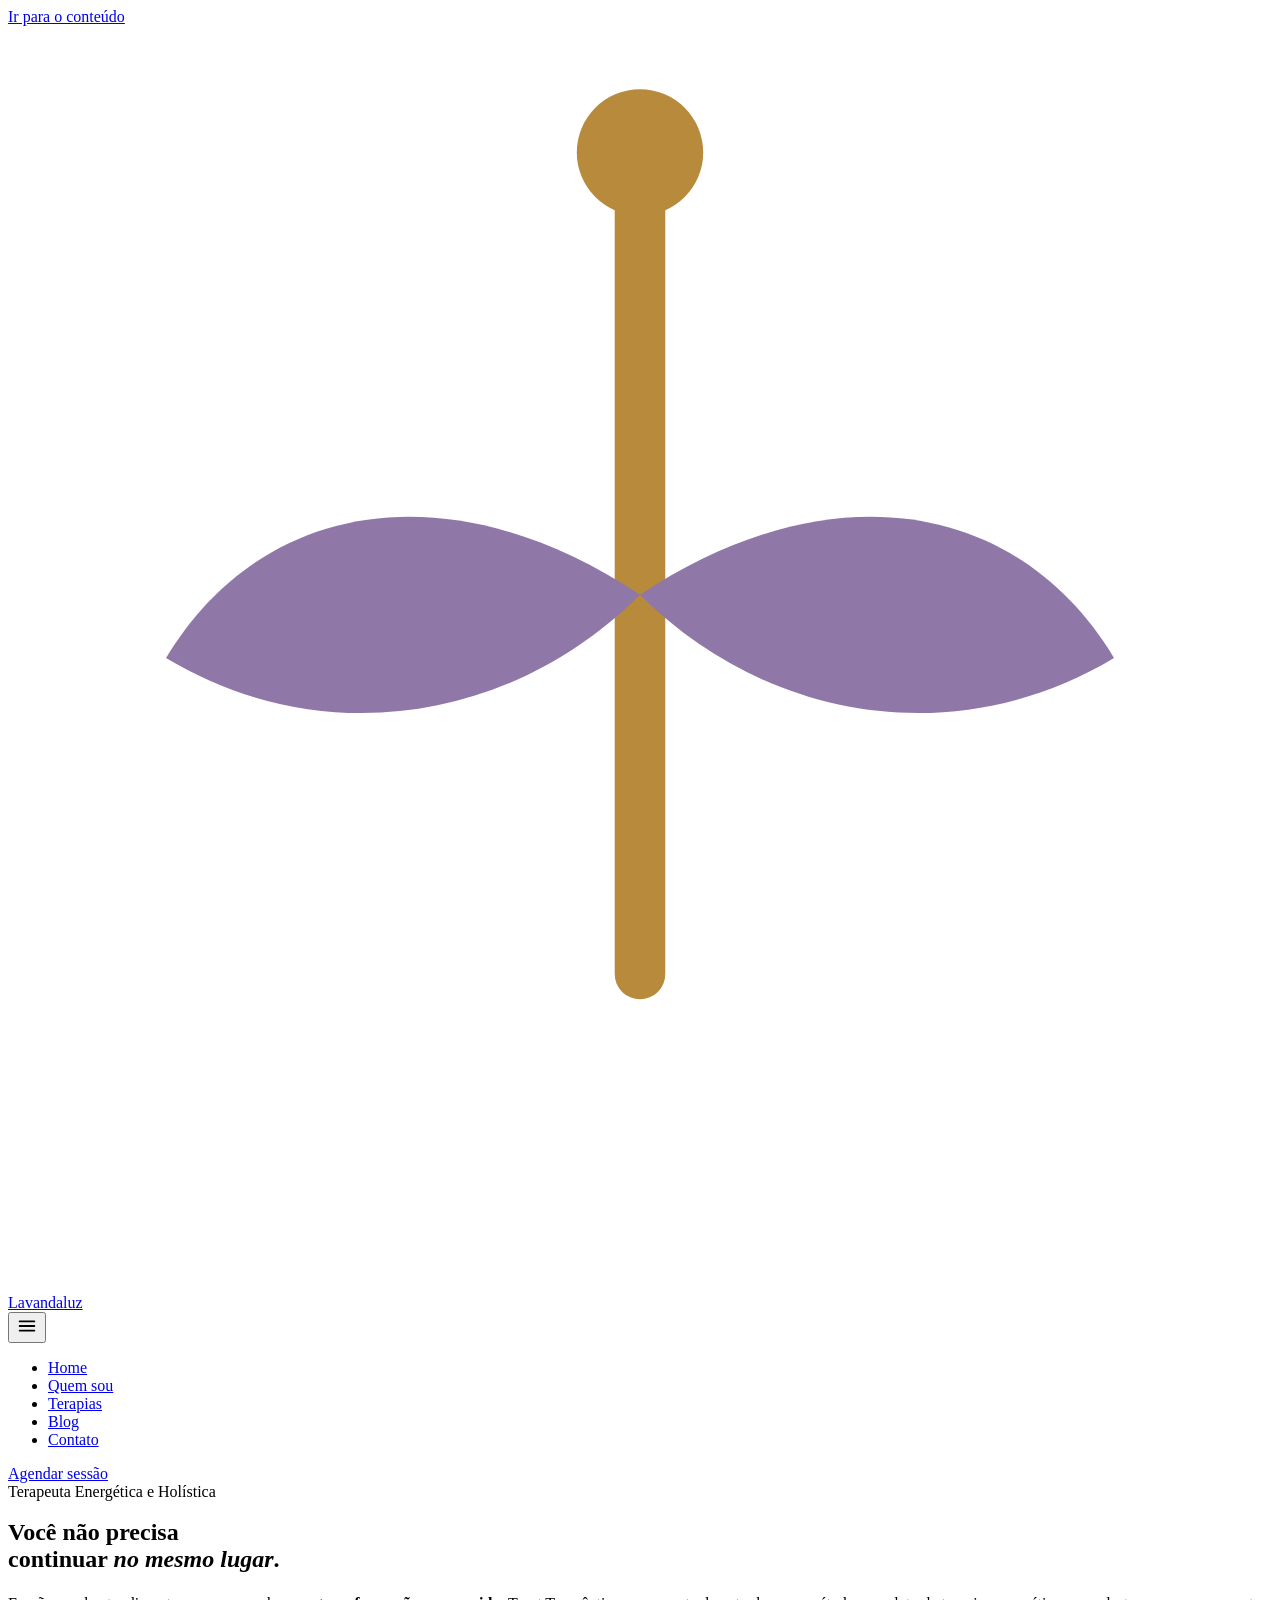
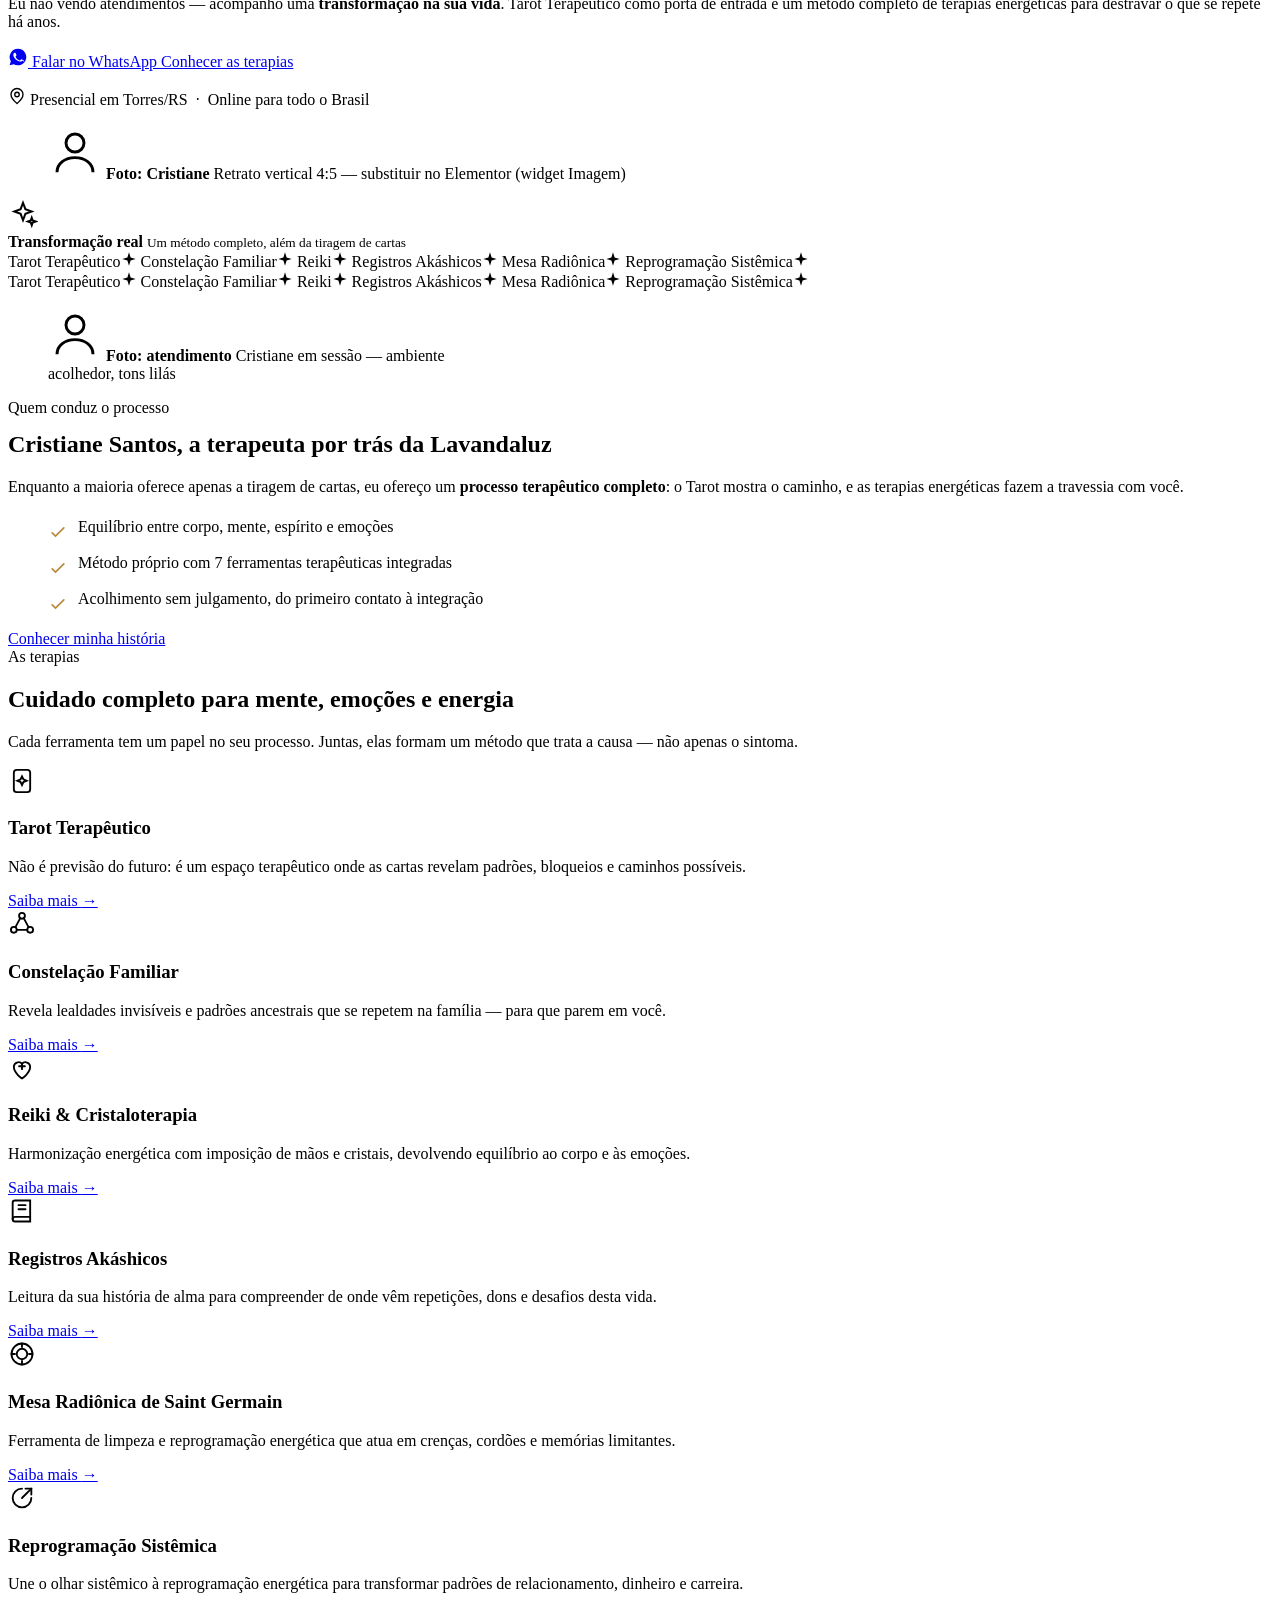
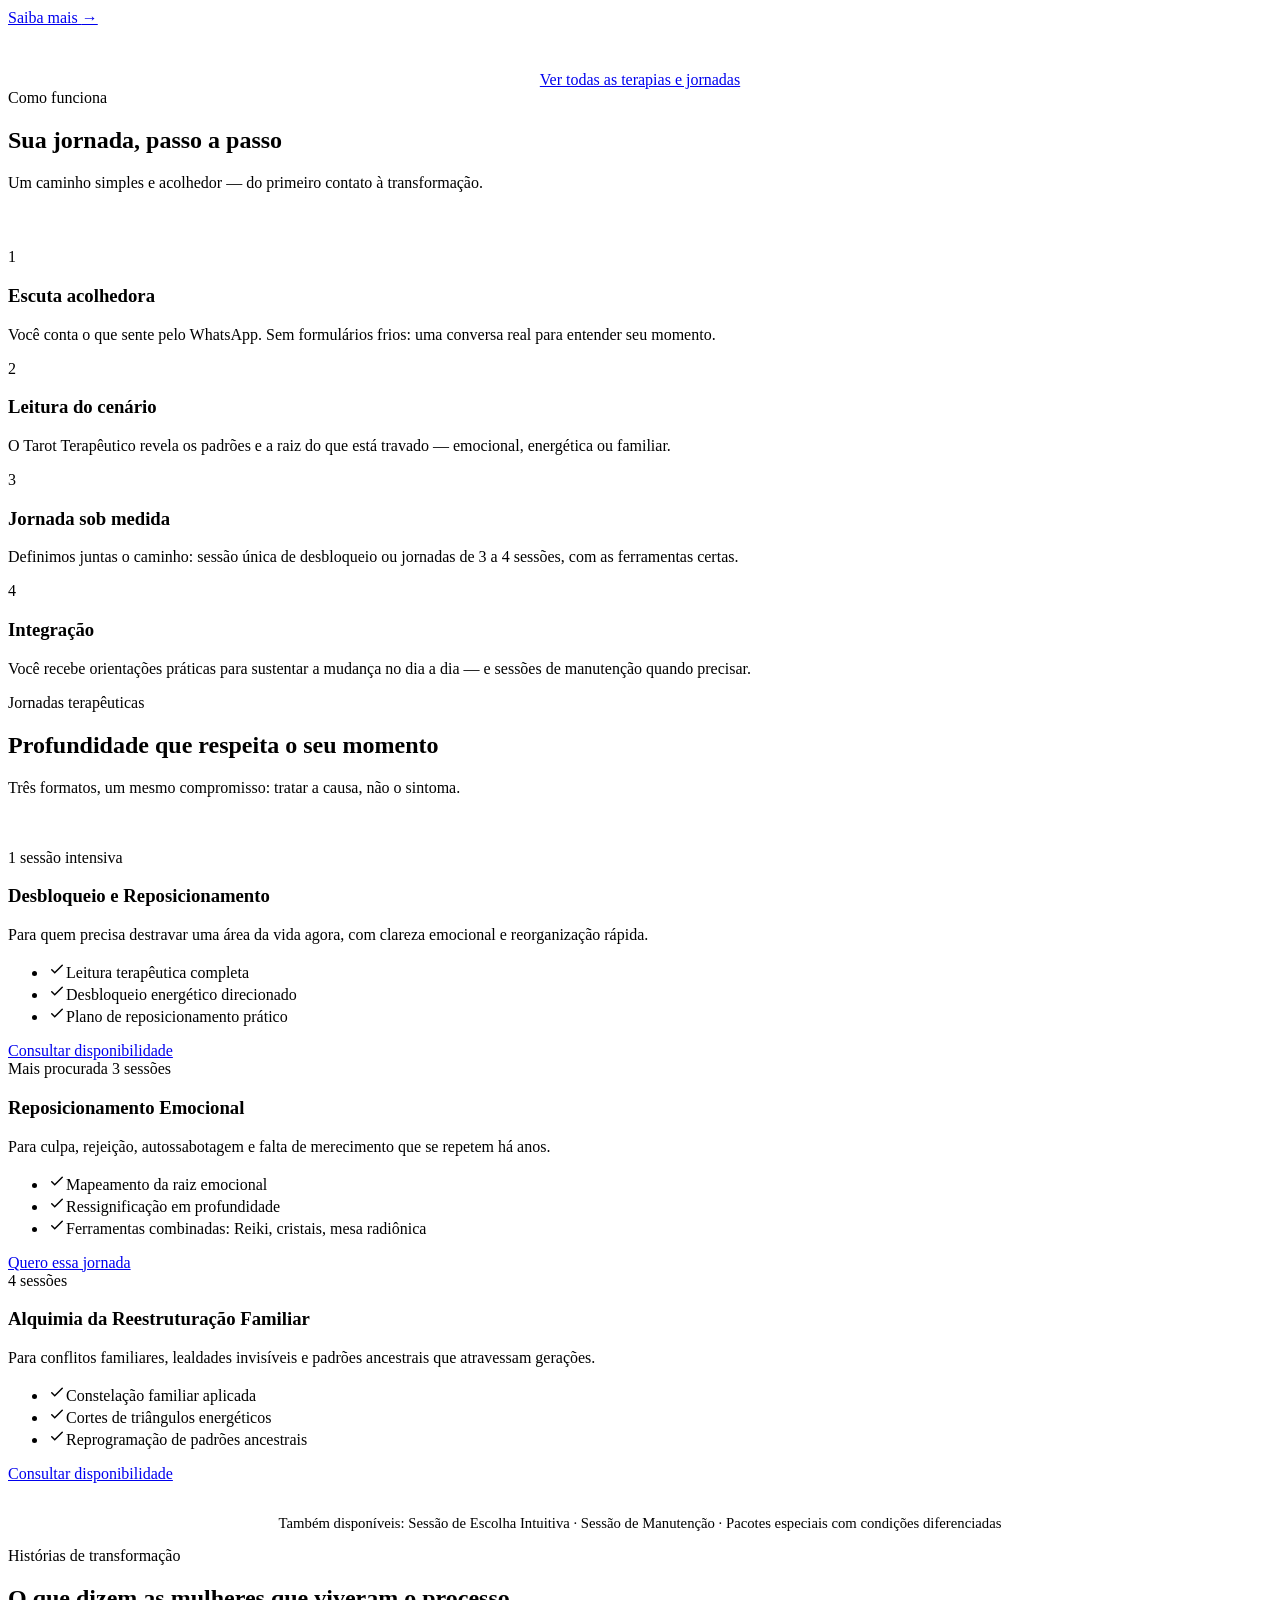
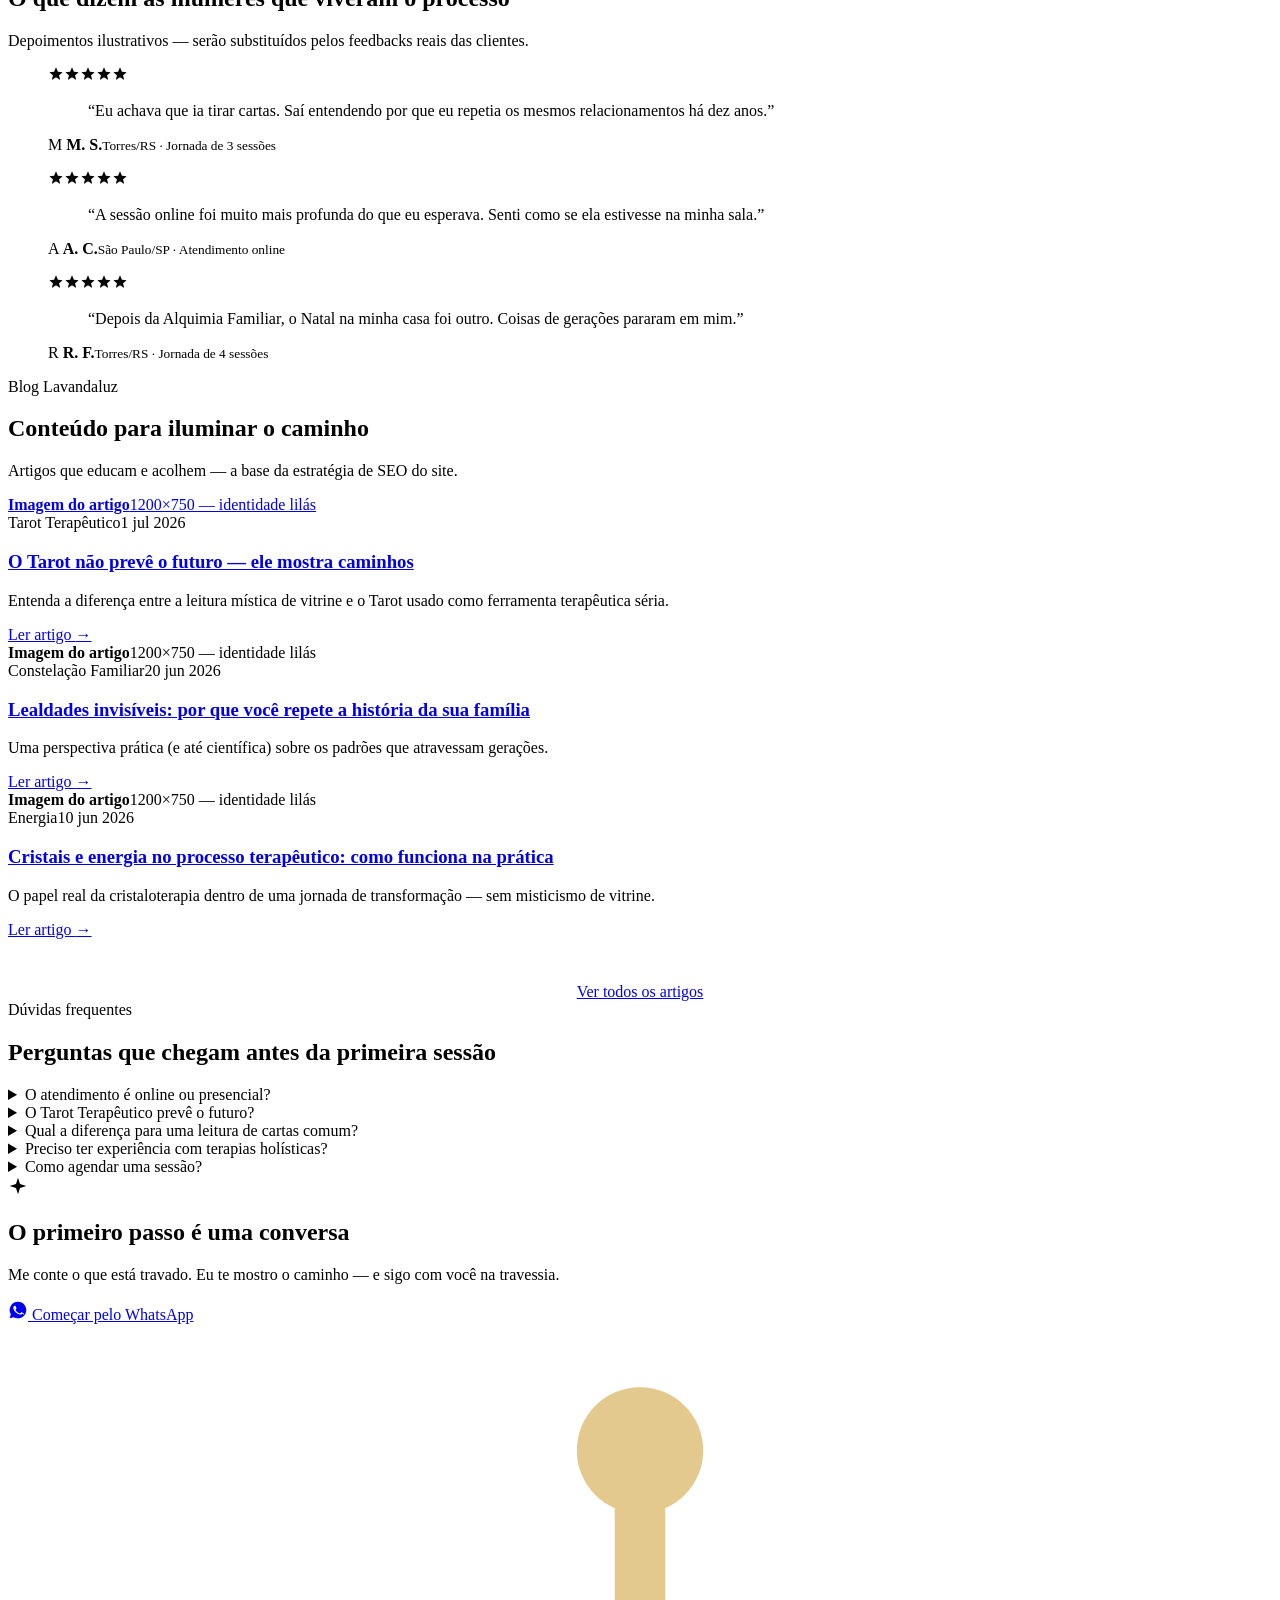
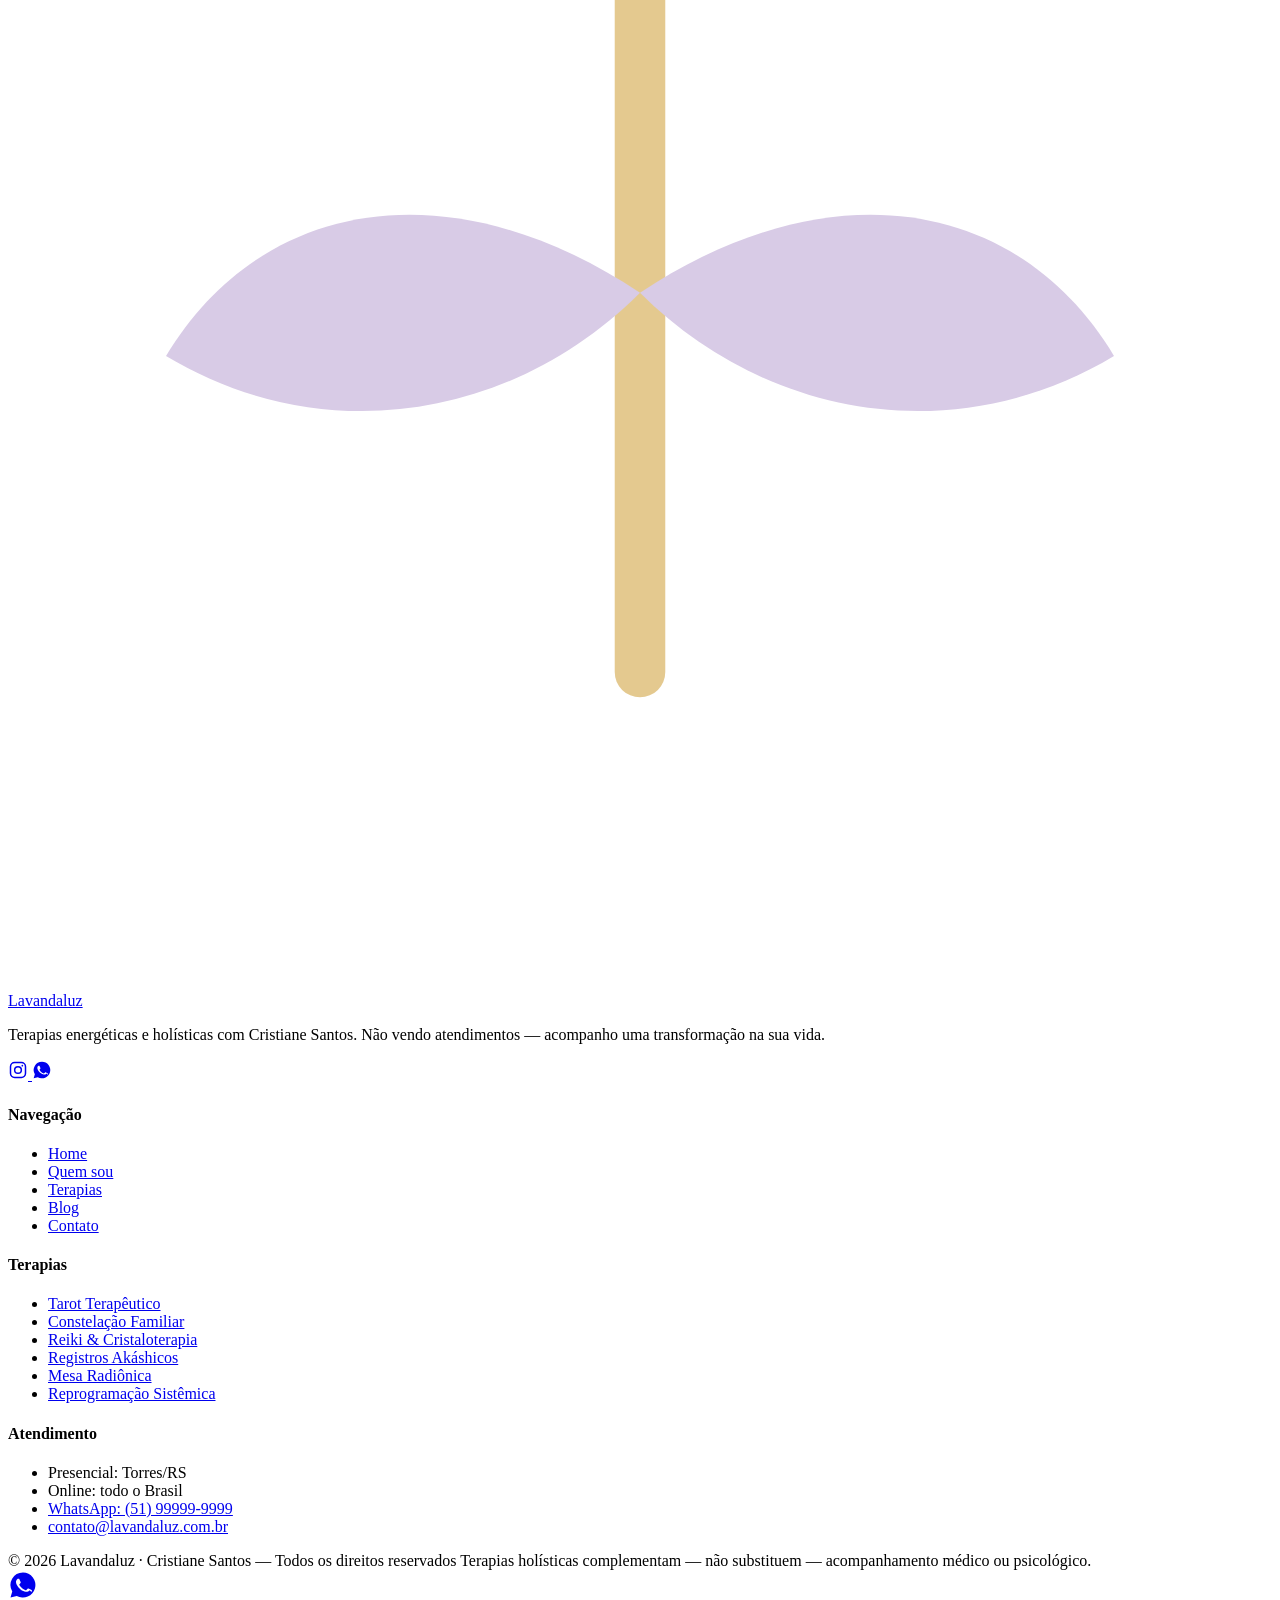
==== index.html @ 18b96fbf "Add files via upload" ====
<!DOCTYPE html>
<html lang="pt-BR">
<head>
  <meta charset="UTF-8">
  <meta name="viewport" content="width=device-width, initial-scale=1">
  <meta name="theme-color" content="#3A2A46">

  <!-- ══════════════ SEO ══════════════
       No Elementor: preencher via plugin de SEO (Rank Math ou Yoast). -->
  <title>Lavandaluz · Cristiane Santos — Terapeuta Energética e Holística em Torres/RS e Online</title>
  <meta name="description" content="Terapias energéticas e holísticas com Cristiane Santos: Tarot Terapêutico, Constelação Familiar, Reiki, Registros Akáshicos e Reprogramação Sistêmica. Atendimento presencial em Torres/RS e online para todo o Brasil.">
  <!-- SUBSTITUIR pelo domínio definitivo quando registrado -->
  <link rel="canonical" href="https://lavandaluz.com.br/">

  <!-- Open Graph / redes sociais -->
  <meta property="og:type" content="website">
  <meta property="og:locale" content="pt_BR">
  <meta property="og:site_name" content="Lavandaluz">
  <meta property="og:title" content="Lavandaluz — Terapias Energéticas e Holísticas | Cristiane Santos">
  <meta property="og:description" content="Não vendo atendimentos: vendo uma transformação na sua vida. Tarot Terapêutico, Constelação Familiar, Reiki e mais. Online e presencial em Torres/RS.">
  <meta property="og:url" content="https://lavandaluz.com.br/">
  <meta property="og:image" content="https://lavandaluz.com.br/img/og-lavandaluz.jpg"><!-- SUBSTITUIR: imagem 1200x630 -->

  <!-- Fontes (Elementor: Site Settings > Global Fonts) -->
  <link rel="preconnect" href="https://fonts.googleapis.com">
  <link rel="preconnect" href="https://fonts.gstatic.com" crossorigin>
  <link href="https://fonts.googleapis.com/css2?family=Cormorant+Garamond:ital,wght@0,500;0,600;1,500&family=Jost:wght@300;400;500&display=swap" rel="stylesheet">

  <link rel="stylesheet" href="css/style.css">

  <!-- ══════════════ DADOS ESTRUTURADOS (SEO + GEO + AIO) ══════════════
       Schema.org em JSON-LD: ajuda o Google e as IAs (ChatGPT, Perplexity, Gemini)
       a entenderem quem é a Cristiane, onde atende e o que oferece.
       No WordPress: inserir via Rank Math (schema customizado) ou snippet no header. -->
  <script type="application/ld+json">
  {
    "@context": "https://schema.org",
    "@graph": [
      {
        "@type": "Person",
        "@id": "https://lavandaluz.com.br/#cristiane",
        "name": "Cristiane Santos",
        "alternateName": "Lavandaluz",
        "jobTitle": "Terapeuta Energética e Holística",
        "description": "Terapeuta energética e holística que combina Tarot Terapêutico com um método completo de terapias: Reiki, Cristaloterapia, Registros Akáshicos, Mesa Radiônica de Saint Germain, Constelação Familiar e Reprogramação Sistêmica.",
        "url": "https://lavandaluz.com.br/quem-sou.html",
        "sameAs": ["https://www.instagram.com/_lavandaluz/"],
        "knowsAbout": ["Tarot Terapêutico", "Constelação Familiar", "Reiki", "Cristaloterapia", "Registros Akáshicos", "Mesa Radiônica de Saint Germain", "Reprogramação Sistêmica", "Runas Celtas"],
        "address": { "@type": "PostalAddress", "addressLocality": "Torres", "addressRegion": "RS", "addressCountry": "BR" }
      },
      {
        "@type": "LocalBusiness",
        "@id": "https://lavandaluz.com.br/#negocio",
        "name": "Lavandaluz — Terapias Energéticas e Holísticas",
        "founder": { "@id": "https://lavandaluz.com.br/#cristiane" },
        "url": "https://lavandaluz.com.br/",
        "image": "https://lavandaluz.com.br/img/og-lavandaluz.jpg",
        "priceRange": "$$",
        "address": { "@type": "PostalAddress", "addressLocality": "Torres", "addressRegion": "RS", "addressCountry": "BR" },
        "areaServed": [
          { "@type": "City", "name": "Torres" },
          { "@type": "Country", "name": "Brasil" }
        ],
        "makesOffer": [
          { "@type": "Offer", "itemOffered": { "@type": "Service", "name": "Desbloqueio e Reposicionamento", "description": "Sessão intensiva única para destravar áreas da vida com clareza emocional e reorganização rápida." } },
          { "@type": "Offer", "itemOffered": { "@type": "Service", "name": "Reposicionamento Emocional", "description": "Jornada de 3 sessões para trabalhar culpa, rejeição, autossabotagem e falta de merecimento." } },
          { "@type": "Offer", "itemOffered": { "@type": "Service", "name": "Alquimia da Reestruturação Familiar", "description": "Jornada de 4 sessões para conflitos familiares, lealdades invisíveis e padrões ancestrais repetitivos." } }
        ]
      },
      {
        "@type": "WebSite",
        "@id": "https://lavandaluz.com.br/#site",
        "url": "https://lavandaluz.com.br/",
        "name": "Lavandaluz",
        "inLanguage": "pt-BR",
        "publisher": { "@id": "https://lavandaluz.com.br/#cristiane" }
      },
      {
        "@type": "FAQPage",
        "mainEntity": [
          {
            "@type": "Question",
            "name": "O atendimento da Lavandaluz é online ou presencial?",
            "acceptedAnswer": { "@type": "Answer", "text": "Os dois. Cristiane Santos atende presencialmente em Torres, Rio Grande do Sul, e online para todo o Brasil, com a mesma profundidade terapêutica nos dois formatos." }
          },
          {
            "@type": "Question",
            "name": "O Tarot Terapêutico prevê o futuro?",
            "acceptedAnswer": { "@type": "Answer", "text": "Não. O Tarot Terapêutico não é previsão: ele mostra caminhos. É usado como ferramenta de autoconhecimento para identificar padrões emocionais, bloqueios e possibilidades — um ponto de partida para o processo terapêutico." }
          },
          {
            "@type": "Question",
            "name": "Qual a diferença entre a Lavandaluz e uma leitura de cartas comum?",
            "acceptedAnswer": { "@type": "Answer", "text": "A tiragem de cartas é só a porta de entrada. O diferencial da Lavandaluz é o processo terapêutico completo que vem depois: Reiki, Cristaloterapia, Registros Akáshicos, Mesa Radiônica, Constelação Familiar e Reprogramação Sistêmica, organizados em jornadas de 1, 3 ou 4 sessões conforme a necessidade." }
          },
          {
            "@type": "Question",
            "name": "Preciso ter experiência com terapias holísticas para começar?",
            "acceptedAnswer": { "@type": "Answer", "text": "Não. A primeira sessão começa com uma escuta acolhedora para entender seu momento. Cristiane explica cada etapa e escolhe as ferramentas adequadas ao seu caso — sem jargões e sem pré-requisitos." }
          },
          {
            "@type": "Question",
            "name": "Como agendar uma sessão com a Cristiane?",
            "acceptedAnswer": { "@type": "Answer", "text": "Pelo WhatsApp. É o canal direto para tirar dúvidas, verificar horários disponíveis e escolher a jornada mais adequada: sessão única de desbloqueio, jornada de 3 sessões ou jornada de 4 sessões." }
          }
        ]
      }
    ]
  }
  </script>
</head>
<body>
<a class="skip-link" href="#conteudo">Ir para o conteúdo</a>

<!-- ══════════════ ELEMENTOR: Header (Theme Builder > Header)
     Widgets: Site Logo + Nav Menu + Botão ══════════════ -->
<header class="site-header">
  <div class="container nav-wrap">
    <a class="brand" href="index.html" aria-label="Lavandaluz — página inicial">
      <svg class="brand__mark" viewBox="0 0 40 40" fill="none" aria-hidden="true">
        <path d="M20 4v26" stroke="#B88A3B" stroke-width="1.6" stroke-linecap="round"/>
        <circle cx="20" cy="4" r="2" fill="#B88A3B"/>
        <path d="M20 18C14 14 8 15 5 20c5 3 11 2 15-2z" fill="#8F78A8"/>
        <path d="M20 18c6-4 12-3 15 2-5 3-11 2-15-2z" fill="#8F78A8"/>
      </svg>
      <span class="brand__name">Lavandaluz</span>
    </a>

    <nav aria-label="Navegação principal">
      <button class="nav-toggle" aria-expanded="false" aria-controls="menu-principal" aria-label="Abrir menu">
        <svg width="22" height="22" viewBox="0 0 24 24" fill="none" stroke="currentColor" stroke-width="2" stroke-linecap="round" aria-hidden="true"><path d="M4 7h16M4 12h16M4 17h16"/></svg>
      </button>
      <ul class="nav-menu" id="menu-principal">
        <li><a href="index.html" aria-current="page">Home</a></li>
        <li><a href="quem-sou.html">Quem sou</a></li>
        <li><a href="terapias.html">Terapias</a></li>
        <li><a href="blog.html">Blog</a></li>
        <li><a href="contato.html">Contato</a></li>
      </ul>
    </nav>

    <div class="nav-cta">
      <!-- SUBSTITUIR: número real do WhatsApp da Cristiane -->
      <a class="btn btn--primary" href="https://wa.me/5551999999999?text=Ol%C3%A1%2C%20Cristiane!%20Quero%20agendar%20uma%20sess%C3%A3o." target="_blank" rel="noopener">Agendar sessão</a>
    </div>
  </div>
</header>

<main id="conteudo">

  <!-- ══════════════ ELEMENTOR: Hero
       Container 2 colunas · Heading + Text + 2 Botões | Imagem com border-radius
       Fundo: gradiente radial suave (Background Overlay) ══════════════ -->
  <section class="hero" aria-labelledby="titulo-hero">
    <div class="container grid-2">
      <div>
        <span class="eyebrow">Terapeuta Energética e Holística</span>
        <h1 id="titulo-hero" class="hero__title" style="margin-top:18px;">
          Você não precisa<br>continuar <em>no mesmo lugar</em>.
        </h1>
        <p class="lead" style="margin-top:22px;">
          Eu não vendo atendimentos — acompanho uma <strong>transformação na sua vida</strong>.
          Tarot Terapêutico como porta de entrada e um método completo de terapias
          energéticas para destravar o que se repete há anos.
        </p>
        <div class="hero__actions">
          <!-- SUBSTITUIR: número real do WhatsApp -->
          <a class="btn btn--whatsapp" href="https://wa.me/5551999999999?text=Ol%C3%A1%2C%20Cristiane!%20Quero%20agendar%20uma%20sess%C3%A3o." target="_blank" rel="noopener">
            <svg width="20" height="20" viewBox="0 0 24 24" fill="currentColor" aria-hidden="true"><path d="M12 2a10 10 0 0 0-8.6 15.1L2 22l5-1.3A10 10 0 1 0 12 2zm5.3 14.2c-.2.6-1.3 1.2-1.8 1.2-.5.1-1 .2-3.3-.7-2.8-1.1-4.6-4-4.7-4.2-.1-.2-1.1-1.5-1.1-2.9s.7-2 1-2.3c.2-.3.5-.3.7-.3h.5c.2 0 .4 0 .6.5l.9 2.1c.1.2.1.4 0 .6l-.4.6-.5.5c-.2.2-.3.4-.1.7.2.3.9 1.5 2 2.4 1.4 1.2 2.5 1.6 2.9 1.7.3.2.5.1.7-.1l1-1.1c.2-.3.4-.2.7-.1l2.1 1c.3.2.5.3.6.4 0 .2 0 .8-.3 1.4z"/></svg>
            Falar no WhatsApp
          </a>
          <a class="btn btn--gold" href="terapias.html">Conhecer as terapias</a>
        </div>
        <p class="hero__note">
          <svg width="18" height="18" viewBox="0 0 24 24" fill="none" stroke="currentColor" stroke-width="1.8" stroke-linecap="round" aria-hidden="true"><circle cx="12" cy="10" r="3"/><path d="M12 2a8 8 0 0 1 8 8c0 5.4-8 12-8 12S4 15.4 4 10a8 8 0 0 1 8-8z"/></svg>
          Presencial em Torres/RS &nbsp;·&nbsp; Online para todo o Brasil
        </p>
      </div>

      <div style="position:relative;">
        <figure class="photo-arch">
          <!-- PLACEHOLDER — SUBSTITUIR por foto profissional da Cristiane (retrato vertical 4:5) -->
          <div class="ph" role="img" aria-label="Espaço reservado: foto da terapeuta Cristiane Santos">
            <svg width="54" height="54" viewBox="0 0 24 24" fill="none" stroke="currentColor" stroke-width="1.3" aria-hidden="true"><circle cx="12" cy="8" r="4"/><path d="M4 21c0-4 3.6-6.5 8-6.5s8 2.5 8 6.5"/></svg>
            <strong>Foto: Cristiane</strong>
            <span>Retrato vertical 4:5 — substituir no Elementor (widget Imagem)</span>
          </div>
        </figure>
        <!-- ELEMENTOR: Container com posição absoluta (ou Icon Box com margem negativa) -->
        <div class="float-badge">
          <svg width="30" height="30" viewBox="0 0 24 24" fill="none" stroke="currentColor" stroke-width="1.6" stroke-linecap="round" aria-hidden="true"><path d="M12 3l1.9 5.1L19 10l-5.1 1.9L12 17l-1.9-5.1L5 10l5.1-1.9z"/><path d="M19 15l.8 2.2L22 18l-2.2.8L19 21l-.8-2.2L16 18l2.2-.8z"/></svg>
          <div>
            <b>Transformação real</b>
            <small>Um método completo, além da tiragem de cartas</small>
          </div>
        </div>
      </div>
    </div>
  </section>

  <!-- ══════════════ ELEMENTOR: Faixa de terapias (referência Therapix)
       Seção fundo Lavanda Nobre + Headings. A animação é decorativa:
       no Elementor pode ser estática ou usar addon de marquee. ══════════════ -->
  <div class="marquee" aria-hidden="true">
    <div class="marquee__track">
      <div class="marquee__inner">
        <span>Tarot Terapêutico</span><svg width="16" height="16" viewBox="0 0 24 24" fill="currentColor"><path d="M12 2l2.4 7.6L22 12l-7.6 2.4L12 22l-2.4-7.6L2 12l7.6-2.4z"/></svg>
        <span>Constelação Familiar</span><svg width="16" height="16" viewBox="0 0 24 24" fill="currentColor"><path d="M12 2l2.4 7.6L22 12l-7.6 2.4L12 22l-2.4-7.6L2 12l7.6-2.4z"/></svg>
        <span>Reiki</span><svg width="16" height="16" viewBox="0 0 24 24" fill="currentColor"><path d="M12 2l2.4 7.6L22 12l-7.6 2.4L12 22l-2.4-7.6L2 12l7.6-2.4z"/></svg>
        <span>Registros Akáshicos</span><svg width="16" height="16" viewBox="0 0 24 24" fill="currentColor"><path d="M12 2l2.4 7.6L22 12l-7.6 2.4L12 22l-2.4-7.6L2 12l7.6-2.4z"/></svg>
        <span>Mesa Radiônica</span><svg width="16" height="16" viewBox="0 0 24 24" fill="currentColor"><path d="M12 2l2.4 7.6L22 12l-7.6 2.4L12 22l-2.4-7.6L2 12l7.6-2.4z"/></svg>
        <span>Reprogramação Sistêmica</span><svg width="16" height="16" viewBox="0 0 24 24" fill="currentColor"><path d="M12 2l2.4 7.6L22 12l-7.6 2.4L12 22l-2.4-7.6L2 12l7.6-2.4z"/></svg>
      </div>
      <div class="marquee__inner">
        <span>Tarot Terapêutico</span><svg width="16" height="16" viewBox="0 0 24 24" fill="currentColor"><path d="M12 2l2.4 7.6L22 12l-7.6 2.4L12 22l-2.4-7.6L2 12l7.6-2.4z"/></svg>
        <span>Constelação Familiar</span><svg width="16" height="16" viewBox="0 0 24 24" fill="currentColor"><path d="M12 2l2.4 7.6L22 12l-7.6 2.4L12 22l-2.4-7.6L2 12l7.6-2.4z"/></svg>
        <span>Reiki</span><svg width="16" height="16" viewBox="0 0 24 24" fill="currentColor"><path d="M12 2l2.4 7.6L22 12l-7.6 2.4L12 22l-2.4-7.6L2 12l7.6-2.4z"/></svg>
        <span>Registros Akáshicos</span><svg width="16" height="16" viewBox="0 0 24 24" fill="currentColor"><path d="M12 2l2.4 7.6L22 12l-7.6 2.4L12 22l-2.4-7.6L2 12l7.6-2.4z"/></svg>
        <span>Mesa Radiônica</span><svg width="16" height="16" viewBox="0 0 24 24" fill="currentColor"><path d="M12 2l2.4 7.6L22 12l-7.6 2.4L12 22l-2.4-7.6L2 12l7.6-2.4z"/></svg>
        <span>Reprogramação Sistêmica</span><svg width="16" height="16" viewBox="0 0 24 24" fill="currentColor"><path d="M12 2l2.4 7.6L22 12l-7.6 2.4L12 22l-2.4-7.6L2 12l7.6-2.4z"/></svg>
      </div>
    </div>
  </div>

  <!-- ══════════════ ELEMENTOR: Sobre (preview)
       Container 2 colunas · Imagem oval | Heading + Text + Icon List + Botão ══════════════ -->
  <section class="section" aria-labelledby="titulo-sobre">
    <div class="container grid-2">
      <figure class="photo-arch photo-arch--oval reveal" style="max-width:440px;">
        <!-- PLACEHOLDER — SUBSTITUIR por foto da Cristiane em atendimento -->
        <div class="ph" role="img" aria-label="Espaço reservado: foto de Cristiane em atendimento">
          <svg width="54" height="54" viewBox="0 0 24 24" fill="none" stroke="currentColor" stroke-width="1.3" aria-hidden="true"><circle cx="12" cy="8" r="4"/><path d="M4 21c0-4 3.6-6.5 8-6.5s8 2.5 8 6.5"/></svg>
          <strong>Foto: atendimento</strong>
          <span>Cristiane em sessão — ambiente acolhedor, tons lilás</span>
        </div>
      </figure>
      <div class="reveal">
        <span class="eyebrow">Quem conduz o processo</span>
        <h2 id="titulo-sobre" style="margin-top:14px;">Cristiane Santos, a terapeuta por trás da Lavandaluz</h2>
        <p class="lead" style="margin-top:16px;">
          Enquanto a maioria oferece apenas a tiragem de cartas, eu ofereço um
          <strong>processo terapêutico completo</strong>: o Tarot mostra o caminho,
          e as terapias energéticas fazem a travessia com você.
        </p>
        <ul class="for-list" style="list-style:none; margin-top:22px; display:flex; flex-direction:column; gap:12px;">
          <li style="display:flex; gap:10px;"><svg width="20" height="20" viewBox="0 0 24 24" fill="none" stroke="#B88A3B" stroke-width="2" stroke-linecap="round" style="flex:none; margin-top:4px;" aria-hidden="true"><path d="M5 13l4 4L19 7"/></svg>Equilíbrio entre corpo, mente, espírito e emoções</li>
          <li style="display:flex; gap:10px;"><svg width="20" height="20" viewBox="0 0 24 24" fill="none" stroke="#B88A3B" stroke-width="2" stroke-linecap="round" style="flex:none; margin-top:4px;" aria-hidden="true"><path d="M5 13l4 4L19 7"/></svg>Método próprio com 7 ferramentas terapêuticas integradas</li>
          <li style="display:flex; gap:10px;"><svg width="20" height="20" viewBox="0 0 24 24" fill="none" stroke="#B88A3B" stroke-width="2" stroke-linecap="round" style="flex:none; margin-top:4px;" aria-hidden="true"><path d="M5 13l4 4L19 7"/></svg>Acolhimento sem julgamento, do primeiro contato à integração</li>
        </ul>
        <div class="hero__actions">
          <a class="btn btn--primary" href="quem-sou.html">Conhecer minha história</a>
        </div>
      </div>
    </div>
  </section>

  <!-- ══════════════ ELEMENTOR: Terapias (grid)
       Container · Heading centralizado + 6 Icon Box (ou Cards) ══════════════ -->
  <section class="section section--lilac" aria-labelledby="titulo-terapias">
    <div class="container">
      <div class="section-head section-head--center">
        <span class="eyebrow eyebrow--center">As terapias</span>
        <h2 id="titulo-terapias">Cuidado completo para mente, emoções e energia</h2>
        <p class="lead" style="margin-inline:auto;">
          Cada ferramenta tem um papel no seu processo. Juntas, elas formam um método
          que trata a causa — não apenas o sintoma.
        </p>
      </div>

      <div class="grid-3">
        <article class="t-card reveal">
          <div class="t-card__icon" aria-hidden="true">
            <svg width="28" height="28" viewBox="0 0 24 24" fill="none" stroke="currentColor" stroke-width="1.6" stroke-linecap="round"><rect x="5" y="2.5" width="14" height="19" rx="2.5"/><path d="M12 8l1.2 2.5L16 11.7l-2.8 1.2L12 15.5l-1.2-2.6L8 11.7l2.8-1.2z"/></svg>
          </div>
          <h3>Tarot Terapêutico</h3>
          <p>Não é previsão do futuro: é um espaço terapêutico onde as cartas revelam padrões, bloqueios e caminhos possíveis.</p>
          <a class="t-card__link" href="terapias.html#tarot-terapeutico">Saiba mais <span aria-hidden="true">→</span></a>
        </article>

        <article class="t-card reveal">
          <div class="t-card__icon" aria-hidden="true">
            <svg width="28" height="28" viewBox="0 0 24 24" fill="none" stroke="currentColor" stroke-width="1.6" stroke-linecap="round"><circle cx="12" cy="5" r="2.5"/><circle cx="5" cy="17" r="2.5"/><circle cx="19" cy="17" r="2.5"/><path d="M10.5 7l-4 7.5M13.5 7l4 7.5M7.5 17h9"/></svg>
          </div>
          <h3>Constelação Familiar</h3>
          <p>Revela lealdades invisíveis e padrões ancestrais que se repetem na família — para que parem em você.</p>
          <a class="t-card__link" href="terapias.html#constelacao-familiar">Saiba mais <span aria-hidden="true">→</span></a>
        </article>

        <article class="t-card reveal">
          <div class="t-card__icon" aria-hidden="true">
            <svg width="28" height="28" viewBox="0 0 24 24" fill="none" stroke="currentColor" stroke-width="1.6" stroke-linecap="round"><path d="M12 21s-7-4.6-7-10a4 4 0 0 1 7-2.6A4 4 0 0 1 19 11c0 5.4-7 10-7 10z"/><path d="M12 8v5M9.5 10.5h5"/></svg>
          </div>
          <h3>Reiki &amp; Cristaloterapia</h3>
          <p>Harmonização energética com imposição de mãos e cristais, devolvendo equilíbrio ao corpo e às emoções.</p>
          <a class="t-card__link" href="terapias.html#reiki-cristaloterapia">Saiba mais <span aria-hidden="true">→</span></a>
        </article>

        <article class="t-card reveal">
          <div class="t-card__icon" aria-hidden="true">
            <svg width="28" height="28" viewBox="0 0 24 24" fill="none" stroke="currentColor" stroke-width="1.6" stroke-linecap="round"><path d="M4 19V5a2 2 0 0 1 2-2h13v18H6a2 2 0 0 1-2-2z"/><path d="M19 17H6a2 2 0 0 0-2 2"/><path d="M9 7h6M9 10.5h6"/></svg>
          </div>
          <h3>Registros Akáshicos</h3>
          <p>Leitura da sua história de alma para compreender de onde vêm repetições, dons e desafios desta vida.</p>
          <a class="t-card__link" href="terapias.html#registros-akashicos">Saiba mais <span aria-hidden="true">→</span></a>
        </article>

        <article class="t-card reveal">
          <div class="t-card__icon" aria-hidden="true">
            <svg width="28" height="28" viewBox="0 0 24 24" fill="none" stroke="currentColor" stroke-width="1.6" stroke-linecap="round"><circle cx="12" cy="12" r="9"/><circle cx="12" cy="12" r="4.5"/><path d="M12 3v3M12 18v3M3 12h3M18 12h3"/></svg>
          </div>
          <h3>Mesa Radiônica de Saint Germain</h3>
          <p>Ferramenta de limpeza e reprogramação energética que atua em crenças, cordões e memórias limitantes.</p>
          <a class="t-card__link" href="terapias.html#mesa-radionica">Saiba mais <span aria-hidden="true">→</span></a>
        </article>

        <article class="t-card reveal">
          <div class="t-card__icon" aria-hidden="true">
            <svg width="28" height="28" viewBox="0 0 24 24" fill="none" stroke="currentColor" stroke-width="1.6" stroke-linecap="round"><path d="M20 12a8 8 0 1 1-8-8"/><path d="M20 4l-8 8"/><path d="M15 4h5v5"/></svg>
          </div>
          <h3>Reprogramação Sistêmica</h3>
          <p>Une o olhar sistêmico à reprogramação energética para transformar padrões de relacionamento, dinheiro e carreira.</p>
          <a class="t-card__link" href="terapias.html#reprogramacao-sistemica">Saiba mais <span aria-hidden="true">→</span></a>
        </article>
      </div>

      <div style="text-align:center; margin-top:44px;">
        <a class="btn btn--gold" href="terapias.html">Ver todas as terapias e jornadas</a>
      </div>
    </div>
  </section>

  <!-- ══════════════ ELEMENTOR: Como funciona
       Heading + 4 Icon Box numerados ══════════════ -->
  <section class="section" aria-labelledby="titulo-metodo">
    <div class="container">
      <div class="section-head section-head--center">
        <span class="eyebrow eyebrow--center">Como funciona</span>
        <h2 id="titulo-metodo">Sua jornada, passo a passo</h2>
        <p class="lead" style="margin-inline:auto;">Um caminho simples e acolhedor — do primeiro contato à transformação.</p>
      </div>
      <div class="grid-4" style="margin-top:56px;">
        <div class="step reveal">
          <span class="step__num" aria-hidden="true">1</span>
          <h3>Escuta acolhedora</h3>
          <p>Você conta o que sente pelo WhatsApp. Sem formulários frios: uma conversa real para entender seu momento.</p>
        </div>
        <div class="step reveal">
          <span class="step__num" aria-hidden="true">2</span>
          <h3>Leitura do cenário</h3>
          <p>O Tarot Terapêutico revela os padrões e a raiz do que está travado — emocional, energética ou familiar.</p>
        </div>
        <div class="step reveal">
          <span class="step__num" aria-hidden="true">3</span>
          <h3>Jornada sob medida</h3>
          <p>Definimos juntas o caminho: sessão única de desbloqueio ou jornadas de 3 a 4 sessões, com as ferramentas certas.</p>
        </div>
        <div class="step reveal">
          <span class="step__num" aria-hidden="true">4</span>
          <h3>Integração</h3>
          <p>Você recebe orientações práticas para sustentar a mudança no dia a dia — e sessões de manutenção quando precisar.</p>
        </div>
      </div>
    </div>
  </section>

  <!-- ══════════════ ELEMENTOR: Jornadas (pacotes sem preço)
       3 Containers-card + Icon List + Botão. Preços entram depois. ══════════════ -->
  <section class="section section--gradient" aria-labelledby="titulo-jornadas">
    <div class="container">
      <div class="section-head section-head--center">
        <span class="eyebrow eyebrow--center">Jornadas terapêuticas</span>
        <h2 id="titulo-jornadas">Profundidade que respeita o seu momento</h2>
        <p class="lead" style="margin-inline:auto;">Três formatos, um mesmo compromisso: tratar a causa, não o sintoma.</p>
      </div>

      <div class="grid-3" style="margin-top:52px; align-items:stretch;">
        <article class="pkg reveal">
          <span class="pkg__sessions">1 sessão intensiva</span>
          <h3>Desbloqueio e Reposicionamento</h3>
          <p style="color:var(--color-text-muted);">Para quem precisa destravar uma área da vida agora, com clareza emocional e reorganização rápida.</p>
          <ul role="list">
            <li><svg width="18" height="18" viewBox="0 0 24 24" fill="none" stroke="currentColor" stroke-width="2" stroke-linecap="round" aria-hidden="true"><path d="M5 13l4 4L19 7"/></svg>Leitura terapêutica completa</li>
            <li><svg width="18" height="18" viewBox="0 0 24 24" fill="none" stroke="currentColor" stroke-width="2" stroke-linecap="round" aria-hidden="true"><path d="M5 13l4 4L19 7"/></svg>Desbloqueio energético direcionado</li>
            <li><svg width="18" height="18" viewBox="0 0 24 24" fill="none" stroke="currentColor" stroke-width="2" stroke-linecap="round" aria-hidden="true"><path d="M5 13l4 4L19 7"/></svg>Plano de reposicionamento prático</li>
          </ul>
          <a class="btn btn--gold" href="https://wa.me/5551999999999?text=Ol%C3%A1!%20Quero%20saber%20mais%20sobre%20a%20sess%C3%A3o%20de%20Desbloqueio%20e%20Reposicionamento." target="_blank" rel="noopener">Consultar disponibilidade</a>
        </article>

        <article class="pkg pkg--featured reveal">
          <span class="pkg__tag">Mais procurada</span>
          <span class="pkg__sessions">3 sessões</span>
          <h3>Reposicionamento Emocional</h3>
          <p>Para culpa, rejeição, autossabotagem e falta de merecimento que se repetem há anos.</p>
          <ul role="list">
            <li><svg width="18" height="18" viewBox="0 0 24 24" fill="none" stroke="currentColor" stroke-width="2" stroke-linecap="round" aria-hidden="true"><path d="M5 13l4 4L19 7"/></svg>Mapeamento da raiz emocional</li>
            <li><svg width="18" height="18" viewBox="0 0 24 24" fill="none" stroke="currentColor" stroke-width="2" stroke-linecap="round" aria-hidden="true"><path d="M5 13l4 4L19 7"/></svg>Ressignificação em profundidade</li>
            <li><svg width="18" height="18" viewBox="0 0 24 24" fill="none" stroke="currentColor" stroke-width="2" stroke-linecap="round" aria-hidden="true"><path d="M5 13l4 4L19 7"/></svg>Ferramentas combinadas: Reiki, cristais, mesa radiônica</li>
          </ul>
          <a class="btn btn--whatsapp" href="https://wa.me/5551999999999?text=Ol%C3%A1!%20Quero%20saber%20mais%20sobre%20a%20jornada%20Reposicionamento%20Emocional." target="_blank" rel="noopener">Quero essa jornada</a>
        </article>

        <article class="pkg reveal">
          <span class="pkg__sessions">4 sessões</span>
          <h3>Alquimia da Reestruturação Familiar</h3>
          <p style="color:var(--color-text-muted);">Para conflitos familiares, lealdades invisíveis e padrões ancestrais que atravessam gerações.</p>
          <ul role="list">
            <li><svg width="18" height="18" viewBox="0 0 24 24" fill="none" stroke="currentColor" stroke-width="2" stroke-linecap="round" aria-hidden="true"><path d="M5 13l4 4L19 7"/></svg>Constelação familiar aplicada</li>
            <li><svg width="18" height="18" viewBox="0 0 24 24" fill="none" stroke="currentColor" stroke-width="2" stroke-linecap="round" aria-hidden="true"><path d="M5 13l4 4L19 7"/></svg>Cortes de triângulos energéticos</li>
            <li><svg width="18" height="18" viewBox="0 0 24 24" fill="none" stroke="currentColor" stroke-width="2" stroke-linecap="round" aria-hidden="true"><path d="M5 13l4 4L19 7"/></svg>Reprogramação de padrões ancestrais</li>
          </ul>
          <a class="btn btn--gold" href="https://wa.me/5551999999999?text=Ol%C3%A1!%20Quero%20saber%20mais%20sobre%20a%20Alquimia%20da%20Reestrutura%C3%A7%C3%A3o%20Familiar." target="_blank" rel="noopener">Consultar disponibilidade</a>
        </article>
      </div>

      <p style="text-align:center; margin-top:32px; color:var(--color-text-muted); font-size:0.92rem;">
        Também disponíveis: Sessão de Escolha Intuitiva · Sessão de Manutenção · Pacotes especiais com condições diferenciadas
      </p>
    </div>
  </section>

  <!-- ══════════════ ELEMENTOR: Depoimentos (seção dark)
       Widget Depoimento ou Carrossel de Depoimentos
       ⚠ CONTEÚDO DE EXEMPLO — substituir por feedbacks reais do grupo de WhatsApp ══════════════ -->
  <section class="section section--dark" aria-labelledby="titulo-depoimentos">
    <div class="container">
      <div class="section-head section-head--center">
        <span class="eyebrow eyebrow--center">Histórias de transformação</span>
        <h2 id="titulo-depoimentos">O que dizem as mulheres que viveram o processo</h2>
        <p class="lead" style="margin-inline:auto;">Depoimentos ilustrativos — serão substituídos pelos feedbacks reais das clientes.</p>
      </div>

      <div class="grid-3">
        <figure class="quote-card reveal">
          <div class="quote-card__stars" aria-label="Avaliação: 5 de 5 estrelas">
            <svg width="16" height="16" viewBox="0 0 24 24" fill="currentColor" aria-hidden="true"><path d="M12 2l2.9 6.6 7.1.6-5.4 4.7 1.6 7L12 17l-6.2 3.9 1.6-7L2 9.2l7.1-.6z"/></svg><svg width="16" height="16" viewBox="0 0 24 24" fill="currentColor" aria-hidden="true"><path d="M12 2l2.9 6.6 7.1.6-5.4 4.7 1.6 7L12 17l-6.2 3.9 1.6-7L2 9.2l7.1-.6z"/></svg><svg width="16" height="16" viewBox="0 0 24 24" fill="currentColor" aria-hidden="true"><path d="M12 2l2.9 6.6 7.1.6-5.4 4.7 1.6 7L12 17l-6.2 3.9 1.6-7L2 9.2l7.1-.6z"/></svg><svg width="16" height="16" viewBox="0 0 24 24" fill="currentColor" aria-hidden="true"><path d="M12 2l2.9 6.6 7.1.6-5.4 4.7 1.6 7L12 17l-6.2 3.9 1.6-7L2 9.2l7.1-.6z"/></svg><svg width="16" height="16" viewBox="0 0 24 24" fill="currentColor" aria-hidden="true"><path d="M12 2l2.9 6.6 7.1.6-5.4 4.7 1.6 7L12 17l-6.2 3.9 1.6-7L2 9.2l7.1-.6z"/></svg>
          </div>
          <blockquote>“Eu achava que ia tirar cartas. Saí entendendo por que eu repetia os mesmos relacionamentos há dez anos.”</blockquote>
          <figcaption>
            <span class="quote-card__avatar" aria-hidden="true">M</span>
            <span><b>M. S.</b><small>Torres/RS · Jornada de 3 sessões</small></span>
          </figcaption>
        </figure>

        <figure class="quote-card reveal">
          <div class="quote-card__stars" aria-label="Avaliação: 5 de 5 estrelas">
            <svg width="16" height="16" viewBox="0 0 24 24" fill="currentColor" aria-hidden="true"><path d="M12 2l2.9 6.6 7.1.6-5.4 4.7 1.6 7L12 17l-6.2 3.9 1.6-7L2 9.2l7.1-.6z"/></svg><svg width="16" height="16" viewBox="0 0 24 24" fill="currentColor" aria-hidden="true"><path d="M12 2l2.9 6.6 7.1.6-5.4 4.7 1.6 7L12 17l-6.2 3.9 1.6-7L2 9.2l7.1-.6z"/></svg><svg width="16" height="16" viewBox="0 0 24 24" fill="currentColor" aria-hidden="true"><path d="M12 2l2.9 6.6 7.1.6-5.4 4.7 1.6 7L12 17l-6.2 3.9 1.6-7L2 9.2l7.1-.6z"/></svg><svg width="16" height="16" viewBox="0 0 24 24" fill="currentColor" aria-hidden="true"><path d="M12 2l2.9 6.6 7.1.6-5.4 4.7 1.6 7L12 17l-6.2 3.9 1.6-7L2 9.2l7.1-.6z"/></svg><svg width="16" height="16" viewBox="0 0 24 24" fill="currentColor" aria-hidden="true"><path d="M12 2l2.9 6.6 7.1.6-5.4 4.7 1.6 7L12 17l-6.2 3.9 1.6-7L2 9.2l7.1-.6z"/></svg>
          </div>
          <blockquote>“A sessão online foi muito mais profunda do que eu esperava. Senti como se ela estivesse na minha sala.”</blockquote>
          <figcaption>
            <span class="quote-card__avatar" aria-hidden="true">A</span>
            <span><b>A. C.</b><small>São Paulo/SP · Atendimento online</small></span>
          </figcaption>
        </figure>

        <figure class="quote-card reveal">
          <div class="quote-card__stars" aria-label="Avaliação: 5 de 5 estrelas">
            <svg width="16" height="16" viewBox="0 0 24 24" fill="currentColor" aria-hidden="true"><path d="M12 2l2.9 6.6 7.1.6-5.4 4.7 1.6 7L12 17l-6.2 3.9 1.6-7L2 9.2l7.1-.6z"/></svg><svg width="16" height="16" viewBox="0 0 24 24" fill="currentColor" aria-hidden="true"><path d="M12 2l2.9 6.6 7.1.6-5.4 4.7 1.6 7L12 17l-6.2 3.9 1.6-7L2 9.2l7.1-.6z"/></svg><svg width="16" height="16" viewBox="0 0 24 24" fill="currentColor" aria-hidden="true"><path d="M12 2l2.9 6.6 7.1.6-5.4 4.7 1.6 7L12 17l-6.2 3.9 1.6-7L2 9.2l7.1-.6z"/></svg><svg width="16" height="16" viewBox="0 0 24 24" fill="currentColor" aria-hidden="true"><path d="M12 2l2.9 6.6 7.1.6-5.4 4.7 1.6 7L12 17l-6.2 3.9 1.6-7L2 9.2l7.1-.6z"/></svg><svg width="16" height="16" viewBox="0 0 24 24" fill="currentColor" aria-hidden="true"><path d="M12 2l2.9 6.6 7.1.6-5.4 4.7 1.6 7L12 17l-6.2 3.9 1.6-7L2 9.2l7.1-.6z"/></svg>
          </div>
          <blockquote>“Depois da Alquimia Familiar, o Natal na minha casa foi outro. Coisas de gerações pararam em mim.”</blockquote>
          <figcaption>
            <span class="quote-card__avatar" aria-hidden="true">R</span>
            <span><b>R. F.</b><small>Torres/RS · Jornada de 4 sessões</small></span>
          </figcaption>
        </figure>
      </div>
    </div>
  </section>

  <!-- ══════════════ ELEMENTOR: Blog preview
       Elementor Pro: widget Posts (3 colunas, categoria em destaque) ══════════════ -->
  <section class="section" aria-labelledby="titulo-blog">
    <div class="container">
      <div class="section-head section-head--center">
        <span class="eyebrow eyebrow--center">Blog Lavandaluz</span>
        <h2 id="titulo-blog">Conteúdo para iluminar o caminho</h2>
        <p class="lead" style="margin-inline:auto;">Artigos que educam e acolhem — a base da estratégia de SEO do site.</p>
      </div>

      <div class="grid-3">
        <article class="post-card reveal">
          <a class="post-card__img" href="artigo-exemplo.html" aria-hidden="true" tabindex="-1">
            <div class="ph"><strong>Imagem do artigo</strong><span>1200×750 — identidade lilás</span></div>
          </a>
          <div class="post-card__body">
            <div class="post-card__meta"><span class="cat">Tarot Terapêutico</span><time datetime="2026-07-01">1 jul 2026</time></div>
            <h3><a href="artigo-exemplo.html">O Tarot não prevê o futuro — ele mostra caminhos</a></h3>
            <p>Entenda a diferença entre a leitura mística de vitrine e o Tarot usado como ferramenta terapêutica séria.</p>
            <a class="t-card__link" href="artigo-exemplo.html">Ler artigo <span aria-hidden="true">→</span></a>
          </div>
        </article>

        <article class="post-card reveal">
          <span class="post-card__img" aria-hidden="true">
            <div class="ph"><strong>Imagem do artigo</strong><span>1200×750 — identidade lilás</span></div>
          </span>
          <div class="post-card__body">
            <div class="post-card__meta"><span class="cat">Constelação Familiar</span><time datetime="2026-06-20">20 jun 2026</time></div>
            <h3><a href="blog.html">Lealdades invisíveis: por que você repete a história da sua família</a></h3>
            <p>Uma perspectiva prática (e até científica) sobre os padrões que atravessam gerações.</p>
            <a class="t-card__link" href="blog.html">Ler artigo <span aria-hidden="true">→</span></a>
          </div>
        </article>

        <article class="post-card reveal">
          <span class="post-card__img" aria-hidden="true">
            <div class="ph"><strong>Imagem do artigo</strong><span>1200×750 — identidade lilás</span></div>
          </span>
          <div class="post-card__body">
            <div class="post-card__meta"><span class="cat">Energia</span><time datetime="2026-06-10">10 jun 2026</time></div>
            <h3><a href="blog.html">Cristais e energia no processo terapêutico: como funciona na prática</a></h3>
            <p>O papel real da cristaloterapia dentro de uma jornada de transformação — sem misticismo de vitrine.</p>
            <a class="t-card__link" href="blog.html">Ler artigo <span aria-hidden="true">→</span></a>
          </div>
        </article>
      </div>

      <div style="text-align:center; margin-top:44px;">
        <a class="btn btn--gold" href="blog.html">Ver todos os artigos</a>
      </div>
    </div>
  </section>

  <!-- ══════════════ ELEMENTOR: FAQ (widget Acordeão)
       Também alimenta o schema FAQPage — ótimo para AEO/featured snippets ══════════════ -->
  <section class="section section--lilac" aria-labelledby="titulo-faq">
    <div class="container">
      <div class="section-head section-head--center">
        <span class="eyebrow eyebrow--center">Dúvidas frequentes</span>
        <h2 id="titulo-faq">Perguntas que chegam antes da primeira sessão</h2>
      </div>
      <div class="faq">
        <details>
          <summary>O atendimento é online ou presencial?</summary>
          <p>Os dois. Atendo presencialmente em Torres/RS e online para todo o Brasil — com a mesma profundidade terapêutica nos dois formatos.</p>
        </details>
        <details>
          <summary>O Tarot Terapêutico prevê o futuro?</summary>
          <p>Não. O Tarot Terapêutico não é previsão: ele mostra caminhos. É uma ferramenta de autoconhecimento que revela padrões emocionais, bloqueios e possibilidades — o ponto de partida do processo terapêutico.</p>
        </details>
        <details>
          <summary>Qual a diferença para uma leitura de cartas comum?</summary>
          <p>A tiragem é só a porta de entrada. Aqui ela abre um processo completo com Reiki, Cristaloterapia, Registros Akáshicos, Mesa Radiônica, Constelação Familiar e Reprogramação Sistêmica — organizado em jornadas de 1, 3 ou 4 sessões.</p>
        </details>
        <details>
          <summary>Preciso ter experiência com terapias holísticas?</summary>
          <p>Não. A primeira sessão começa com uma escuta acolhedora para entender seu momento. Explico cada etapa e escolho as ferramentas adequadas ao seu caso, sem jargões e sem pré-requisitos.</p>
        </details>
        <details>
          <summary>Como agendar uma sessão?</summary>
          <p>Pelo WhatsApp. É o canal direto para tirar dúvidas, verificar horários e escolher a jornada mais adequada para você. O botão verde aqui do site já abre a conversa.</p>
        </details>
      </div>
    </div>
  </section>

  <!-- ══════════════ ELEMENTOR: CTA final (seção dark gradient)
       Heading + Text + Botão WhatsApp ══════════════ -->
  <section class="section section--dark cta-final" aria-labelledby="titulo-cta">
    <div class="container">
      <div class="ornament" aria-hidden="true">
        <svg width="20" height="20" viewBox="0 0 24 24" fill="currentColor"><path d="M12 2l2.4 7.6L22 12l-7.6 2.4L12 22l-2.4-7.6L2 12l7.6-2.4z"/></svg>
      </div>
      <h2 id="titulo-cta">O primeiro passo é uma conversa</h2>
      <p class="lead">Me conte o que está travado. Eu te mostro o caminho — e sigo com você na travessia.</p>
      <div class="hero__actions">
        <a class="btn btn--whatsapp" href="https://wa.me/5551999999999?text=Ol%C3%A1%2C%20Cristiane!%20Quero%20dar%20o%20primeiro%20passo." target="_blank" rel="noopener">
          <svg width="20" height="20" viewBox="0 0 24 24" fill="currentColor" aria-hidden="true"><path d="M12 2a10 10 0 0 0-8.6 15.1L2 22l5-1.3A10 10 0 1 0 12 2zm5.3 14.2c-.2.6-1.3 1.2-1.8 1.2-.5.1-1 .2-3.3-.7-2.8-1.1-4.6-4-4.7-4.2-.1-.2-1.1-1.5-1.1-2.9s.7-2 1-2.3c.2-.3.5-.3.7-.3h.5c.2 0 .4 0 .6.5l.9 2.1c.1.2.1.4 0 .6l-.4.6-.5.5c-.2.2-.3.4-.1.7.2.3.9 1.5 2 2.4 1.4 1.2 2.5 1.6 2.9 1.7.3.2.5.1.7-.1l1-1.1c.2-.3.4-.2.7-.1l2.1 1c.3.2.5.3.6.4 0 .2 0 .8-.3 1.4z"/></svg>
          Começar pelo WhatsApp
        </a>
      </div>
    </div>
  </section>
</main>

<!-- ══════════════ ELEMENTOR: Footer (Theme Builder > Footer) ══════════════ -->
<footer class="site-footer">
  <div class="container">
    <div class="footer-grid">
      <div>
        <a class="brand" href="index.html" aria-label="Lavandaluz — página inicial">
          <svg class="brand__mark" viewBox="0 0 40 40" fill="none" aria-hidden="true">
            <path d="M20 4v26" stroke="#E4C98F" stroke-width="1.6" stroke-linecap="round"/>
            <circle cx="20" cy="4" r="2" fill="#E4C98F"/>
            <path d="M20 18C14 14 8 15 5 20c5 3 11 2 15-2z" fill="#D8CBE6"/>
            <path d="M20 18c6-4 12-3 15 2-5 3-11 2-15-2z" fill="#D8CBE6"/>
          </svg>
          <span class="brand__name">Lavandaluz</span>
        </a>
        <p class="footer-about">Terapias energéticas e holísticas com Cristiane Santos. Não vendo atendimentos — acompanho uma transformação na sua vida.</p>
        <div class="footer-social">
          <a href="https://www.instagram.com/_lavandaluz/" target="_blank" rel="noopener" aria-label="Instagram da Lavandaluz">
            <svg width="20" height="20" viewBox="0 0 24 24" fill="none" stroke="currentColor" stroke-width="1.8" aria-hidden="true"><rect x="3" y="3" width="18" height="18" rx="5"/><circle cx="12" cy="12" r="4"/><circle cx="17.2" cy="6.8" r="1" fill="currentColor" stroke="none"/></svg>
          </a>
          <a href="https://wa.me/5551999999999" target="_blank" rel="noopener" aria-label="WhatsApp da Lavandaluz">
            <svg width="20" height="20" viewBox="0 0 24 24" fill="currentColor" aria-hidden="true"><path d="M12 2a10 10 0 0 0-8.6 15.1L2 22l5-1.3A10 10 0 1 0 12 2zm5.3 14.2c-.2.6-1.3 1.2-1.8 1.2-.5.1-1 .2-3.3-.7-2.8-1.1-4.6-4-4.7-4.2-.1-.2-1.1-1.5-1.1-2.9s.7-2 1-2.3c.2-.3.5-.3.7-.3h.5c.2 0 .4 0 .6.5l.9 2.1c.1.2.1.4 0 .6l-.4.6-.5.5c-.2.2-.3.4-.1.7.2.3.9 1.5 2 2.4 1.4 1.2 2.5 1.6 2.9 1.7.3.2.5.1.7-.1l1-1.1c.2-.3.4-.2.7-.1l2.1 1c.3.2.5.3.6.4 0 .2 0 .8-.3 1.4z"/></svg>
          </a>
        </div>
      </div>

      <nav aria-label="Links do site">
        <h4>Navegação</h4>
        <ul>
          <li><a href="index.html">Home</a></li>
          <li><a href="quem-sou.html">Quem sou</a></li>
          <li><a href="terapias.html">Terapias</a></li>
          <li><a href="blog.html">Blog</a></li>
          <li><a href="contato.html">Contato</a></li>
        </ul>
      </nav>

      <nav aria-label="Terapias">
        <h4>Terapias</h4>
        <ul>
          <li><a href="terapias.html#tarot-terapeutico">Tarot Terapêutico</a></li>
          <li><a href="terapias.html#constelacao-familiar">Constelação Familiar</a></li>
          <li><a href="terapias.html#reiki-cristaloterapia">Reiki &amp; Cristaloterapia</a></li>
          <li><a href="terapias.html#registros-akashicos">Registros Akáshicos</a></li>
          <li><a href="terapias.html#mesa-radionica">Mesa Radiônica</a></li>
          <li><a href="terapias.html#reprogramacao-sistemica">Reprogramação Sistêmica</a></li>
        </ul>
      </nav>

      <div>
        <h4>Atendimento</h4>
        <ul>
          <li>Presencial: Torres/RS</li>
          <li>Online: todo o Brasil</li>
          <li><a href="https://wa.me/5551999999999" target="_blank" rel="noopener">WhatsApp: (51) 99999-9999</a><!-- SUBSTITUIR --></li>
          <li><a href="mailto:contato@lavandaluz.com.br">contato@lavandaluz.com.br</a><!-- SUBSTITUIR --></li>
        </ul>
      </div>
    </div>

    <div class="footer-bottom">
      <span>© 2026 Lavandaluz · Cristiane Santos — Todos os direitos reservados</span>
      <span>Terapias holísticas complementam — não substituem — acompanhamento médico ou psicológico.</span>
    </div>
  </div>
</footer>

<!-- Botão flutuante WhatsApp (Elementor: pode usar plugin ou HTML widget global) -->
<a class="wa-float" href="https://wa.me/5551999999999?text=Ol%C3%A1%2C%20Cristiane!" target="_blank" rel="noopener" aria-label="Conversar no WhatsApp">
  <svg width="30" height="30" viewBox="0 0 24 24" fill="currentColor" aria-hidden="true"><path d="M12 2a10 10 0 0 0-8.6 15.1L2 22l5-1.3A10 10 0 1 0 12 2zm5.3 14.2c-.2.6-1.3 1.2-1.8 1.2-.5.1-1 .2-3.3-.7-2.8-1.1-4.6-4-4.7-4.2-.1-.2-1.1-1.5-1.1-2.9s.7-2 1-2.3c.2-.3.5-.3.7-.3h.5c.2 0 .4 0 .6.5l.9 2.1c.1.2.1.4 0 .6l-.4.6-.5.5c-.2.2-.3.4-.1.7.2.3.9 1.5 2 2.4 1.4 1.2 2.5 1.6 2.9 1.7.3.2.5.1.7-.1l1-1.1c.2-.3.4-.2.7-.1l2.1 1c.3.2.5.3.6.4 0 .2 0 .8-.3 1.4z"/></svg>
</a>

<script src="js/main.js" defer></script>
</body>
</html>
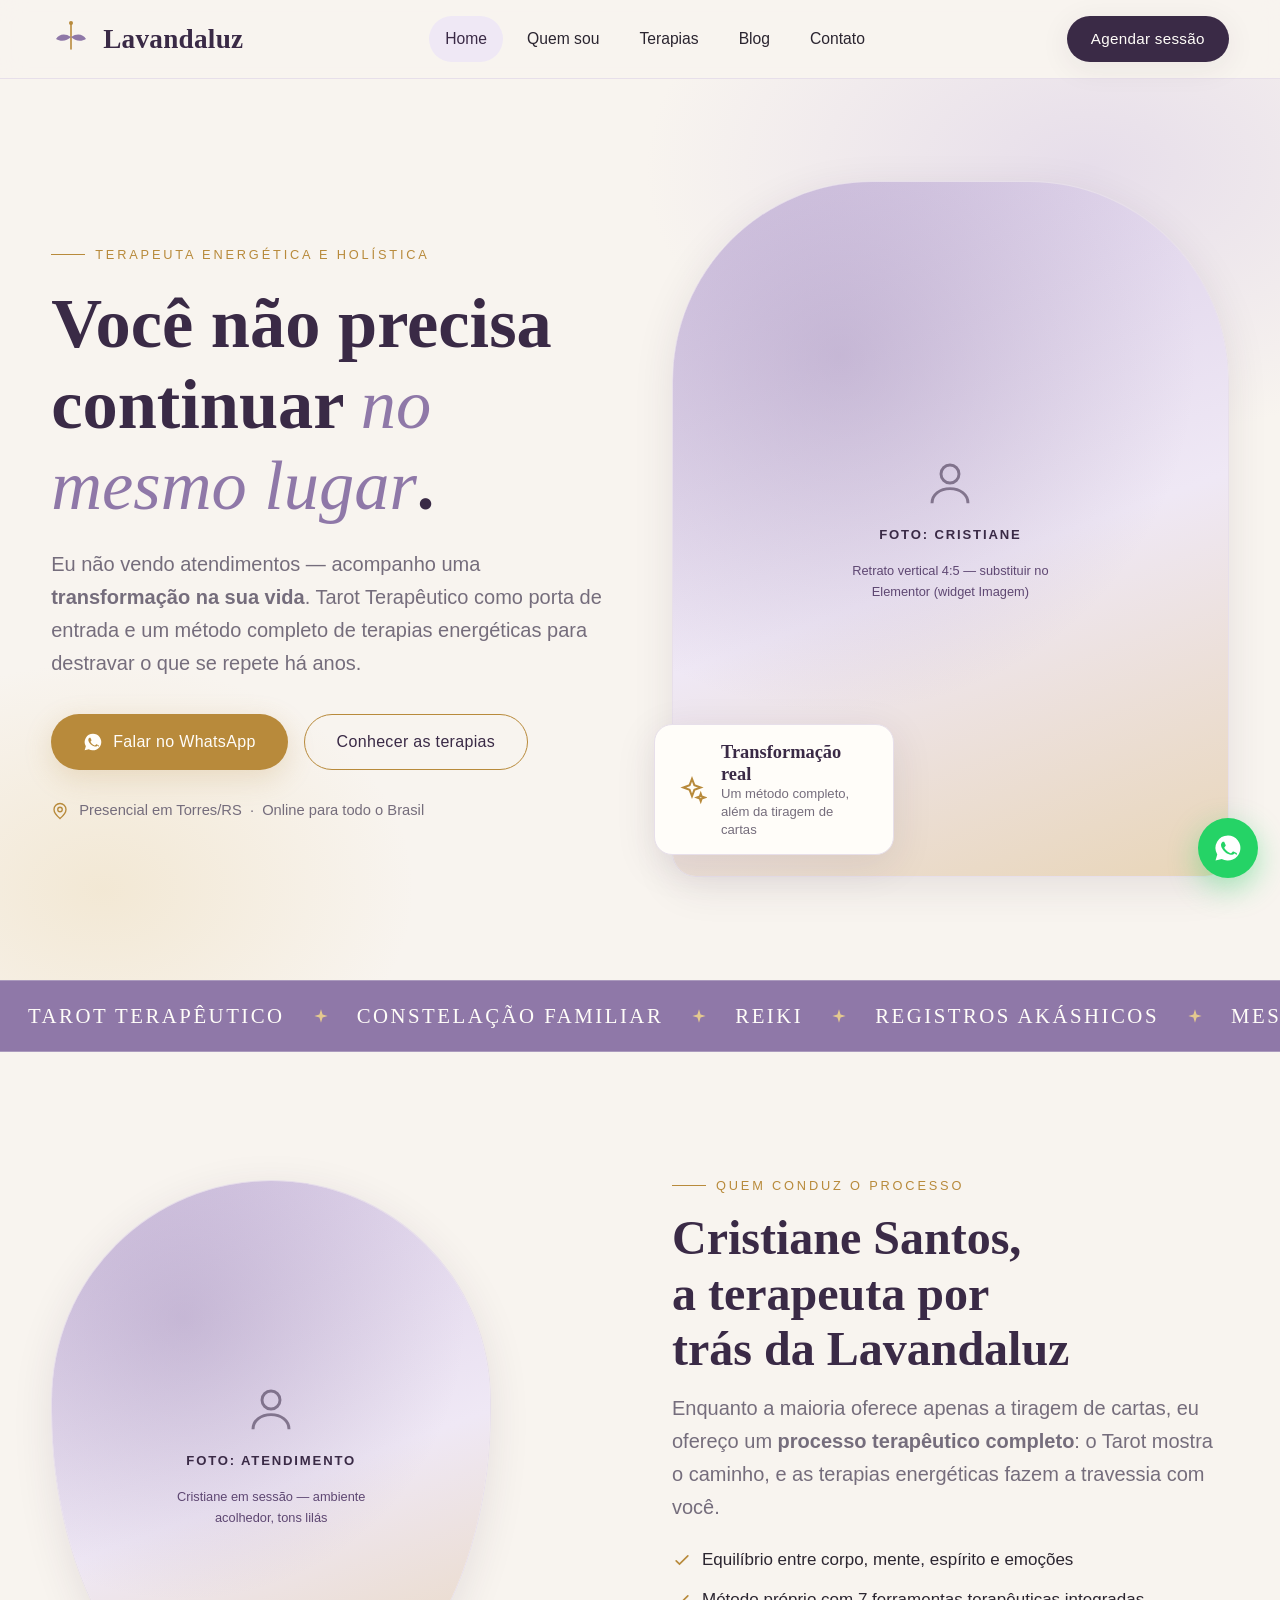
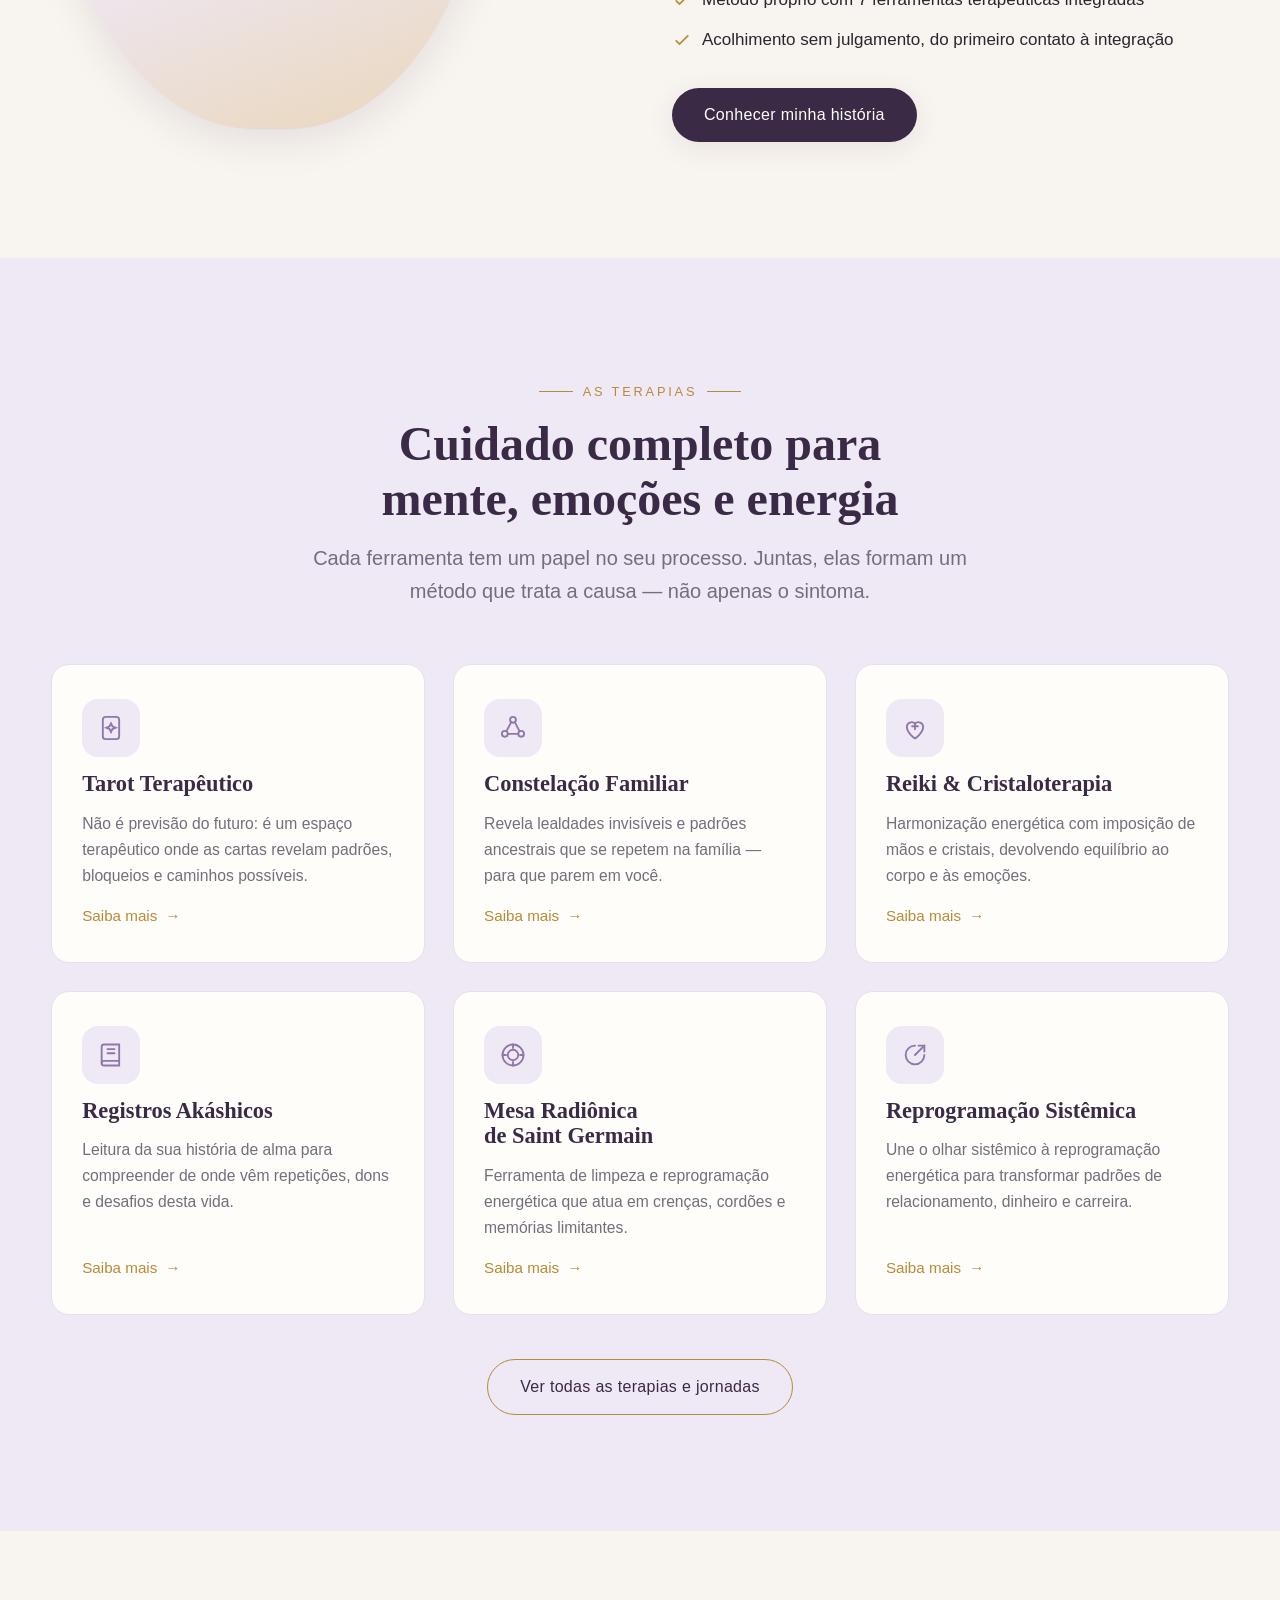
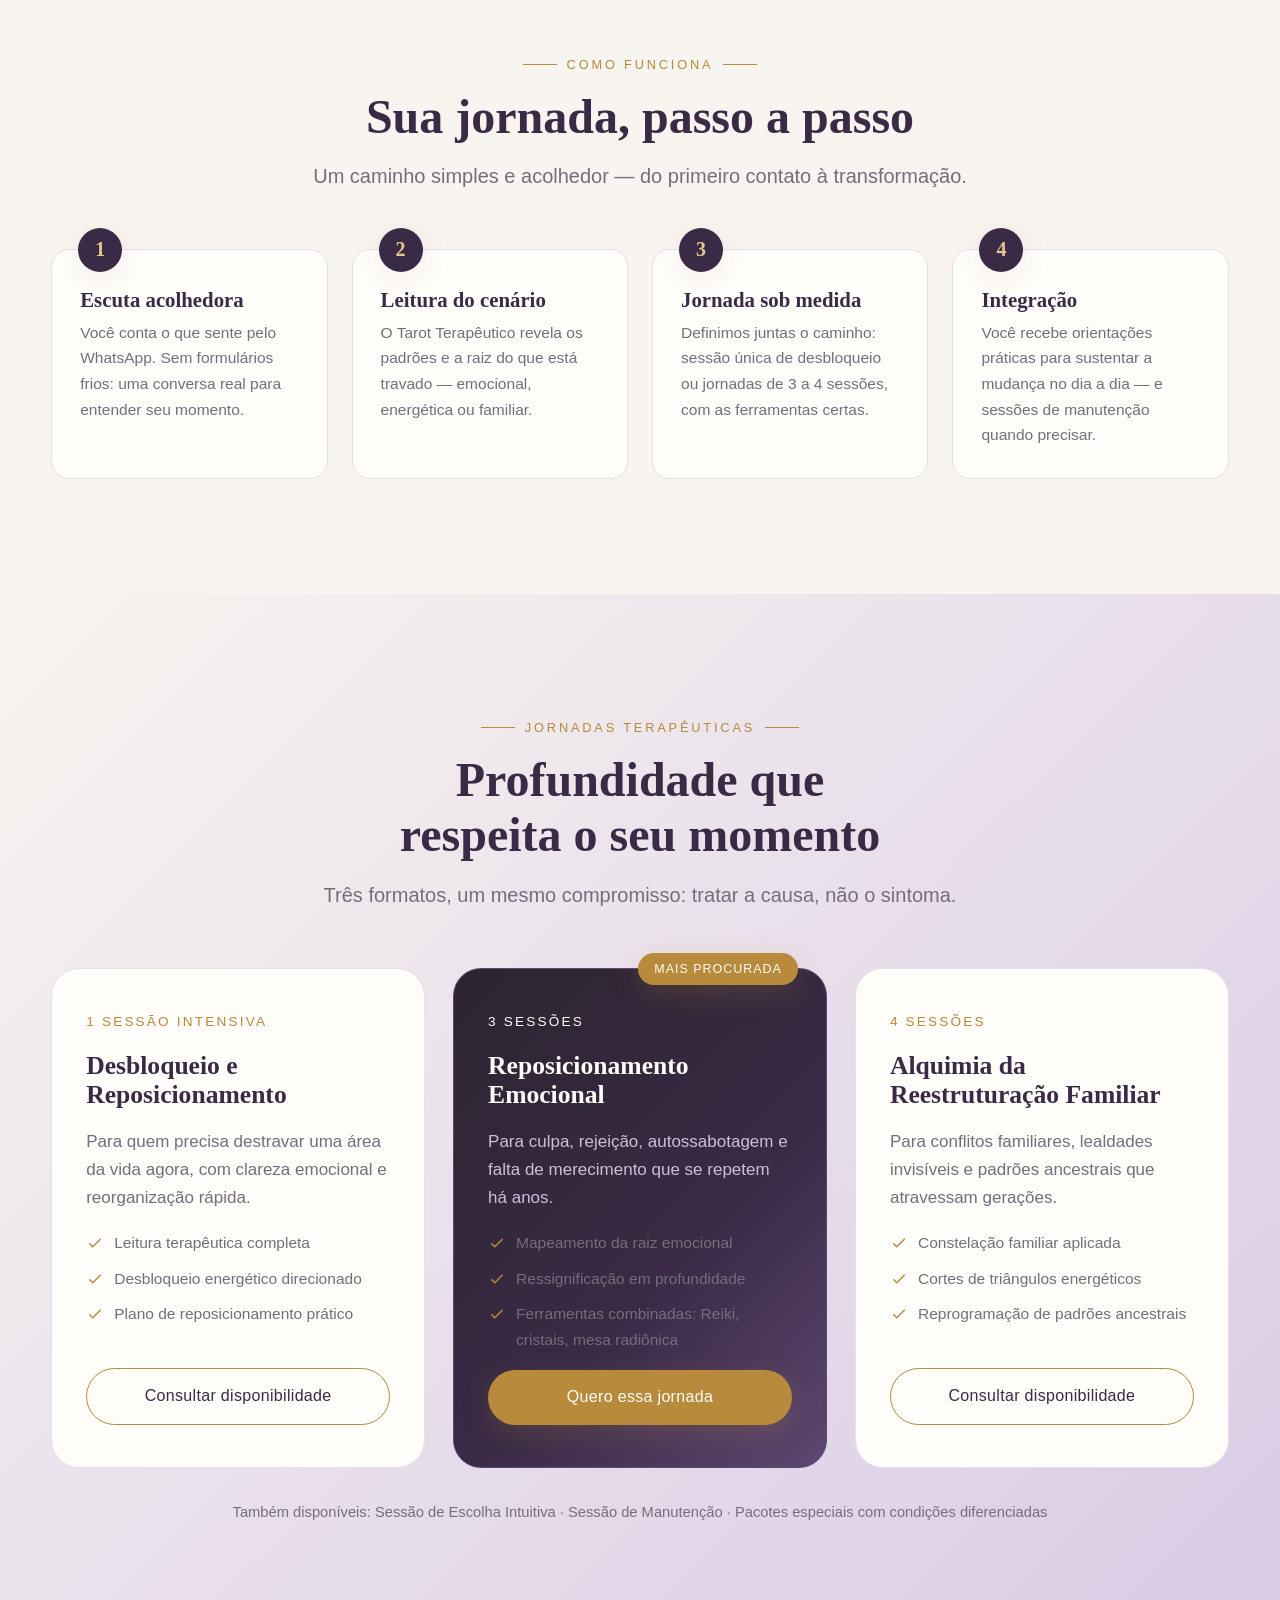
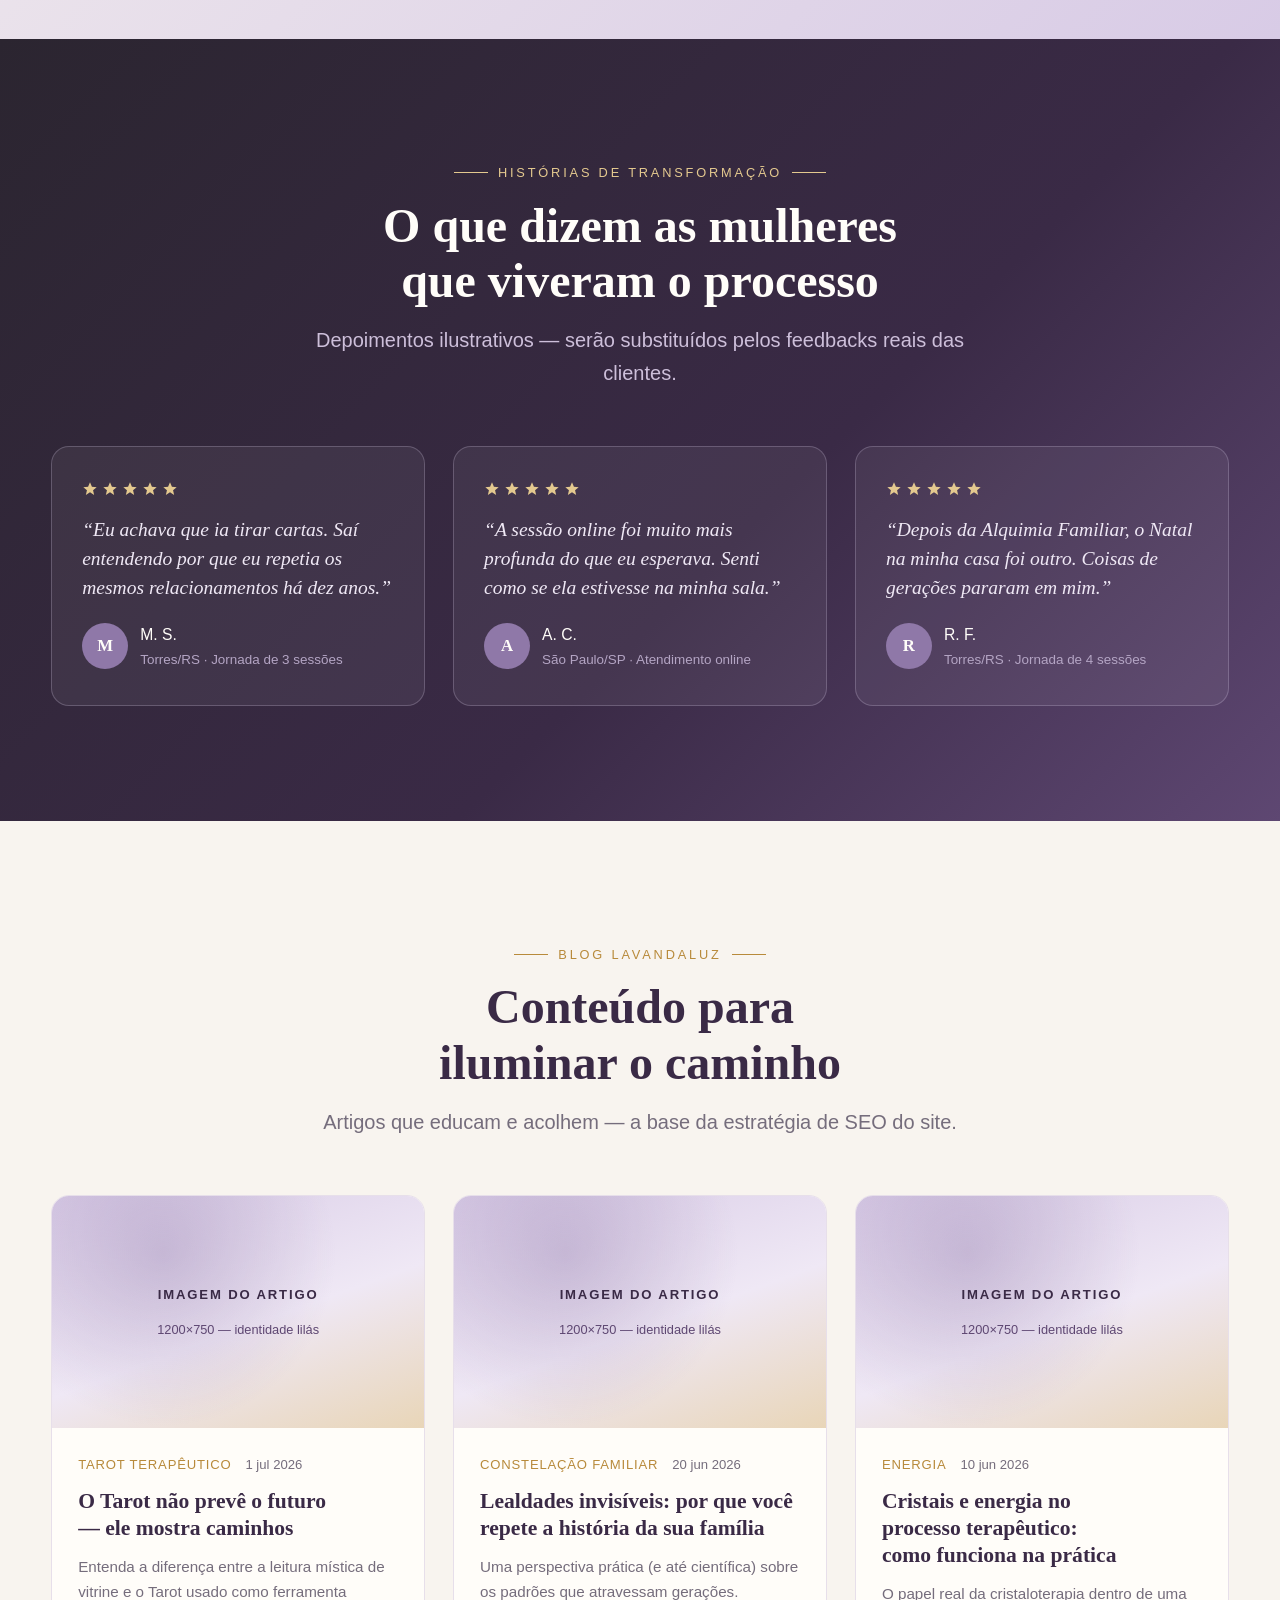
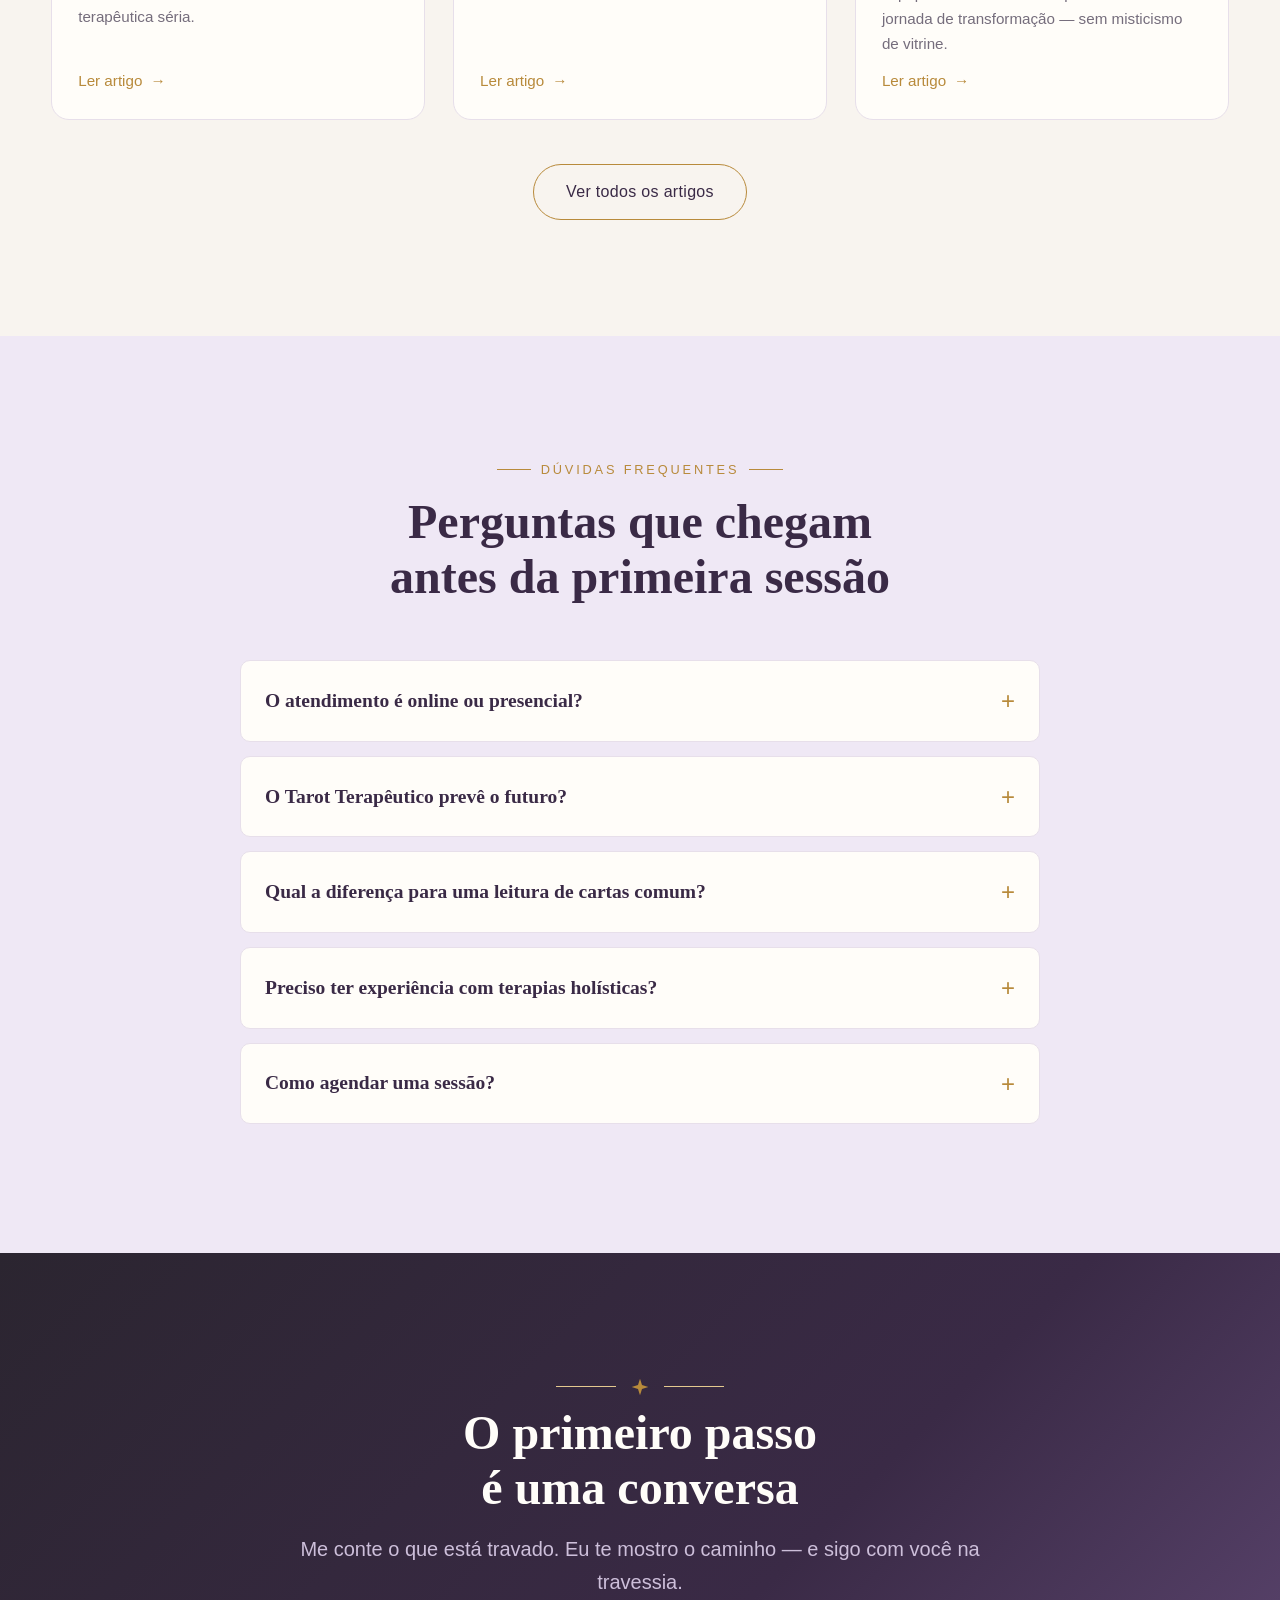
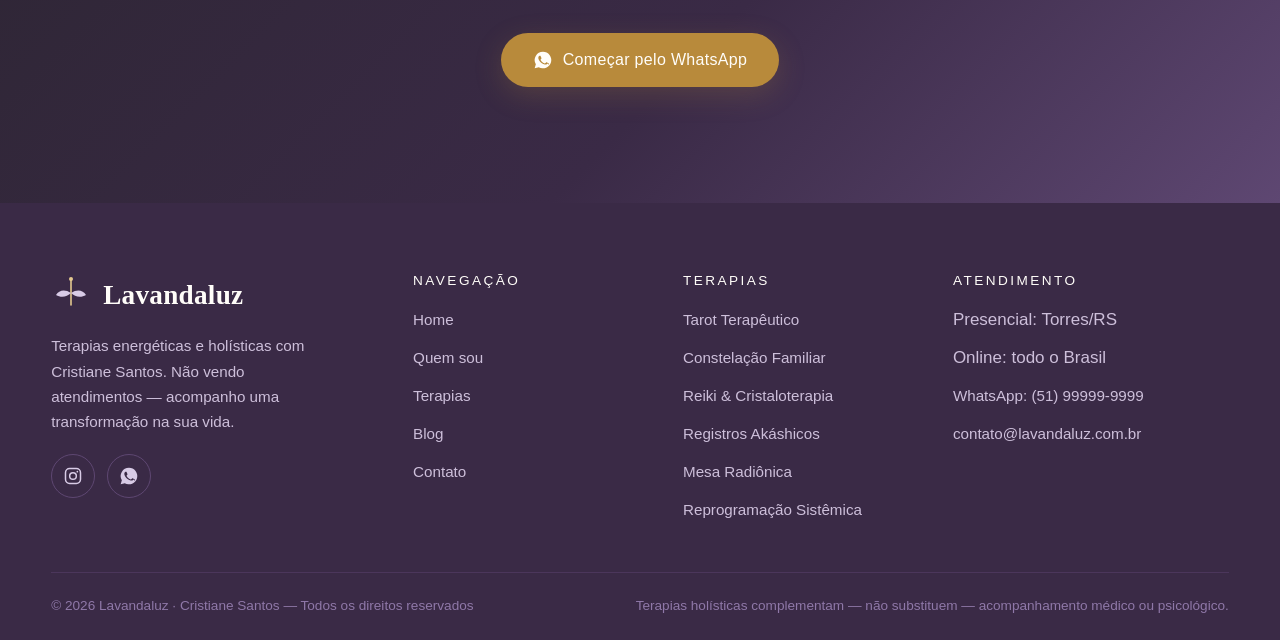
==== commit 62e7f65a: "Add files via upload" ====
--- a/index.html
+++ b/index.html
@@ -26,7 +26,7 @@
   <link rel="preconnect" href="https://fonts.gstatic.com" crossorigin>
   <link href="https://fonts.googleapis.com/css2?family=Cormorant+Garamond:ital,wght@0,500;0,600;1,500&family=Jost:wght@300;400;500&display=swap" rel="stylesheet">
 
-  <link rel="stylesheet" href="css/style.css">
+  <link rel="stylesheet" href="style.css">
 
   <!-- ══════════════ DADOS ESTRUTURADOS (SEO + GEO + AIO) ══════════════
        Schema.org em JSON-LD: ajuda o Google e as IAs (ChatGPT, Perplexity, Gemini)
@@ -643,6 +643,6 @@
   <svg width="30" height="30" viewBox="0 0 24 24" fill="currentColor" aria-hidden="true"><path d="M12 2a10 10 0 0 0-8.6 15.1L2 22l5-1.3A10 10 0 1 0 12 2zm5.3 14.2c-.2.6-1.3 1.2-1.8 1.2-.5.1-1 .2-3.3-.7-2.8-1.1-4.6-4-4.7-4.2-.1-.2-1.1-1.5-1.1-2.9s.7-2 1-2.3c.2-.3.5-.3.7-.3h.5c.2 0 .4 0 .6.5l.9 2.1c.1.2.1.4 0 .6l-.4.6-.5.5c-.2.2-.3.4-.1.7.2.3.9 1.5 2 2.4 1.4 1.2 2.5 1.6 2.9 1.7.3.2.5.1.7-.1l1-1.1c.2-.3.4-.2.7-.1l2.1 1c.3.2.5.3.6.4 0 .2 0 .8-.3 1.4z"/></svg>
 </a>
 
-<script src="js/main.js" defer></script>
+<script src="main.js" defer></script>
 </body>
 </html>
--- a/style.css
+++ b/style.css
@@ -0,0 +1,673 @@
+/* ============================================================
+   LAVANDALUZ — Design System
+   Terapêutico premium · sereno · sofisticado
+   Paleta oficial: paleta_design_system.txt
+   ------------------------------------------------------------
+   REPLICAÇÃO NO ELEMENTOR:
+   - Cores → Site Settings > Global Colors (usar os hex abaixo)
+   - Fontes → Site Settings > Global Fonts
+     Display: Cormorant Garamond (títulos) | Body: Jost (textos)
+   - Cada seção do HTML tem um comentário <!-- ELEMENTOR: ... -->
+     indicando os widgets equivalentes.
+   ============================================================ */
+
+:root {
+  --color-primary: #3A2A46;        /* Roxo Profundo — títulos, botões, fundos dark */
+  --color-primary-hover: #4B365B;
+  --color-primary-soft: #8F78A8;   /* Lavanda Nobre — ícones, detalhes */
+  --color-secondary: #D8CBE6;      /* Lilás Claro — blocos suaves */
+  --color-secondary-light: #EFE8F5;
+  --color-accent: #B88A3B;         /* Dourado Luz — detalhes premium */
+  --color-accent-soft: #E4C98F;    /* Dourado Suave — hover, divisórias */
+  --color-background: #F8F4EF;     /* Off White — fundo principal */
+  --color-surface: #FFFDF9;        /* Branco Quente — cards */
+  --color-text: #2B2530;           /* Grafite Elegante */
+  --color-text-muted: #756D7C;     /* Cinza Lavanda */
+  --color-border: #E7DFEA;
+
+  --gradient-light: linear-gradient(135deg, #F8F4EF 0%, #D8CBE6 100%);
+  --gradient-dark: linear-gradient(135deg, #2B2530 0%, #3A2A46 60%, #5E4772 100%);
+  --gradient-premium: linear-gradient(135deg, #D8CBE6 0%, #F8F4EF 55%, #E4C98F 100%);
+
+  --font-display: 'Cormorant Garamond', Georgia, serif;
+  --font-body: 'Jost', 'Segoe UI', sans-serif;
+
+  --radius-sm: 10px;
+  --radius-md: 18px;
+  --radius-lg: 28px;
+  --radius-arch: 200px 200px 24px 24px; /* arco orgânico (referência fisioterapia) */
+
+  --shadow-soft: 0 6px 30px rgba(58, 42, 70, 0.08);
+  --shadow-card: 0 10px 40px rgba(58, 42, 70, 0.10);
+  --shadow-gold: 0 8px 28px rgba(184, 138, 59, 0.22);
+
+  --container: 1200px;
+  --section-y: clamp(64px, 9vw, 120px);
+}
+
+/* ---------- Reset & base ---------- */
+*, *::before, *::after { box-sizing: border-box; margin: 0; padding: 0; }
+
+html { scroll-behavior: smooth; color-scheme: light; }
+
+a, button, summary, input, select, textarea {
+  touch-action: manipulation;
+  -webkit-tap-highlight-color: transparent;
+}
+
+body {
+  font-family: var(--font-body);
+  font-size: 17px;
+  line-height: 1.65;
+  color: var(--color-text);
+  background: var(--color-background);
+  -webkit-font-smoothing: antialiased;
+}
+
+img, svg { display: block; max-width: 100%; }
+
+a { color: inherit; text-decoration: none; }
+
+ul[role="list"], ol[role="list"] { list-style: none; }
+
+/* Acessibilidade: foco visível */
+:focus-visible {
+  outline: 3px solid var(--color-accent);
+  outline-offset: 3px;
+  border-radius: 4px;
+}
+
+.skip-link {
+  position: absolute; left: -9999px; top: 0;
+  background: var(--color-primary); color: #fff;
+  padding: 10px 18px; z-index: 2000; border-radius: 0 0 8px 0;
+}
+.skip-link:focus { left: 0; }
+
+/* ---------- Tipografia ---------- */
+h1, h2, h3, h4 {
+  font-family: var(--font-display);
+  font-weight: 600;
+  line-height: 1.15;
+  color: var(--color-primary);
+  text-wrap: balance;
+}
+
+h1 { font-size: clamp(2.6rem, 6vw, 4.4rem); }
+h2 { font-size: clamp(2rem, 4.2vw, 3rem); }
+h3 { font-size: clamp(1.35rem, 2.4vw, 1.7rem); }
+
+.lead { font-size: clamp(1.05rem, 1.6vw, 1.25rem); color: var(--color-text-muted); max-width: 62ch; }
+
+.eyebrow {
+  display: inline-flex; align-items: center; gap: 10px;
+  font-size: 0.8rem; font-weight: 500;
+  letter-spacing: 0.22em; text-transform: uppercase;
+  color: var(--color-accent);
+}
+.eyebrow::before {
+  content: ""; width: 34px; height: 1px; background: var(--color-accent);
+}
+.eyebrow--center::after {
+  content: ""; width: 34px; height: 1px; background: var(--color-accent);
+}
+
+.section-head { max-width: 720px; margin-bottom: clamp(36px, 5vw, 56px); }
+.section-head--center { margin-inline: auto; text-align: center; }
+.section-head h2 { margin: 14px 0 16px; }
+
+/* ---------- Layout ---------- */
+.container { width: min(var(--container), 92%); margin-inline: auto; }
+
+.section { padding-block: var(--section-y); }
+
+.section--lilac { background: var(--color-secondary-light); }
+.section--gradient { background: var(--gradient-light); }
+.section--dark {
+  background: var(--gradient-dark);
+  color: #EFE8F5;
+}
+.section--dark h2, .section--dark h3 { color: #FFFDF9; }
+.section--dark .lead, .section--dark p { color: #CDBFDA; }
+.section--dark .eyebrow { color: var(--color-accent-soft); }
+.section--dark .eyebrow::before, .section--dark .eyebrow--center::after { background: var(--color-accent-soft); }
+
+.grid-2 { display: grid; grid-template-columns: 1fr 1fr; gap: clamp(36px, 5vw, 72px); align-items: center; }
+.grid-3 { display: grid; grid-template-columns: repeat(3, 1fr); gap: 28px; }
+.grid-4 { display: grid; grid-template-columns: repeat(4, 1fr); gap: 24px; }
+
+@media (max-width: 980px) {
+  .grid-2 { grid-template-columns: 1fr; }
+  .grid-3 { grid-template-columns: 1fr 1fr; }
+  .grid-4 { grid-template-columns: 1fr 1fr; }
+}
+@media (max-width: 620px) {
+  .grid-3, .grid-4 { grid-template-columns: 1fr; }
+}
+
+/* ---------- Botões (Elementor: widget Botão) ---------- */
+.btn {
+  display: inline-flex; align-items: center; justify-content: center; gap: 10px;
+  min-height: 52px; padding: 14px 32px;
+  border-radius: 999px;
+  font-family: var(--font-body); font-size: 1rem; font-weight: 500;
+  letter-spacing: 0.02em;
+  cursor: pointer; border: none;
+  transition: background-color 220ms ease, color 220ms ease, box-shadow 220ms ease, transform 220ms ease;
+}
+.btn:hover { transform: translateY(-2px); }
+.btn:active { transform: translateY(0) scale(0.98); }
+
+.btn--primary {
+  background: var(--color-primary); color: var(--color-surface);
+  box-shadow: var(--shadow-soft);
+}
+.btn--primary:hover { background: var(--color-primary-hover); }
+
+.btn--gold {
+  background: transparent; color: var(--color-primary);
+  border: 1.5px solid var(--color-accent);
+}
+.btn--gold:hover { background: var(--color-accent-soft); }
+
+.btn--light {
+  background: var(--color-surface); color: var(--color-primary);
+}
+.btn--light:hover { background: var(--color-secondary-light); }
+
+.btn--whatsapp {
+  background: var(--color-accent); color: #FFFDF9;
+  box-shadow: var(--shadow-gold);
+}
+.btn--whatsapp:hover { background: #A67B31; }
+
+/* ---------- Header / Navegação (Elementor Pro: Header template) ---------- */
+.site-header {
+  position: sticky; top: 0; z-index: 1000;
+  background: rgba(248, 244, 239, 0.92);
+  backdrop-filter: blur(12px);
+  border-bottom: 1px solid var(--color-border);
+}
+.nav-wrap {
+  display: flex; align-items: center; justify-content: space-between;
+  gap: 24px; min-height: 78px;
+}
+.brand { display: flex; align-items: center; gap: 12px; }
+.brand__mark { width: 40px; height: 40px; flex: none; }
+.brand__name {
+  font-family: var(--font-display); font-size: 1.7rem; font-weight: 600;
+  color: var(--color-primary); letter-spacing: 0.01em;
+}
+
+.nav-menu { display: flex; align-items: center; gap: 8px; list-style: none; }
+.nav-menu a {
+  display: inline-block; padding: 10px 16px;
+  font-size: 0.98rem; font-weight: 400; color: var(--color-text);
+  border-radius: 999px;
+  transition: color 180ms ease, background-color 180ms ease;
+}
+.nav-menu a:hover { color: var(--color-primary); background: var(--color-secondary-light); }
+.nav-menu a[aria-current="page"] {
+  color: var(--color-primary); font-weight: 500;
+  background: var(--color-secondary-light);
+}
+
+.nav-cta { display: flex; align-items: center; gap: 12px; }
+.nav-cta .btn { min-height: 46px; padding: 10px 24px; font-size: 0.95rem; }
+
+.nav-toggle {
+  display: none; background: none; border: 1px solid var(--color-border);
+  border-radius: 10px; width: 48px; height: 48px;
+  align-items: center; justify-content: center; cursor: pointer;
+  color: var(--color-primary);
+}
+
+@media (max-width: 980px) {
+  .nav-toggle { display: inline-flex; }
+  .nav-menu {
+    position: absolute; top: 100%; left: 0; right: 0;
+    flex-direction: column; align-items: stretch; gap: 4px;
+    background: var(--color-surface);
+    border-bottom: 1px solid var(--color-border);
+    padding: 16px 5%;
+    display: none;
+  }
+  .nav-menu.is-open { display: flex; }
+  .nav-menu a { padding: 14px 16px; }
+  .nav-cta .btn--primary { display: none; }
+}
+
+/* ---------- Hero ---------- */
+.hero { position: relative; overflow: hidden; padding-block: clamp(56px, 8vw, 110px); }
+.hero::before {
+  /* aura de luz lavanda — Elementor: Background Gradient no Container */
+  content: ""; position: absolute; inset: 0;
+  background:
+    radial-gradient(680px 420px at 85% 10%, rgba(216, 203, 230, 0.55), transparent 65%),
+    radial-gradient(520px 380px at 8% 90%, rgba(228, 201, 143, 0.28), transparent 60%);
+  pointer-events: none;
+}
+.hero .container { position: relative; }
+
+.hero__title em {
+  font-style: italic; font-weight: 500;
+  color: var(--color-primary-soft);
+}
+.hero__title .gold { color: var(--color-accent); font-style: italic; }
+
+.hero__actions { display: flex; flex-wrap: wrap; gap: 16px; margin-top: 34px; }
+
+.hero__note {
+  display: flex; align-items: center; gap: 10px;
+  margin-top: 28px; font-size: 0.92rem; color: var(--color-text-muted);
+}
+.hero__note svg { color: var(--color-accent); flex: none; }
+
+/* Moldura de foto em arco (Elementor: widget Imagem + border-radius customizado) */
+.photo-arch {
+  position: relative;
+  border-radius: var(--radius-arch);
+  overflow: hidden;
+  aspect-ratio: 4 / 5;
+  box-shadow: var(--shadow-card);
+  border: 1px solid var(--color-border);
+}
+.photo-arch--oval { border-radius: 50% 50% 46% 46% / 40% 40% 58% 58%; }
+
+/* Placeholder de foto — SUBSTITUIR por foto real da Cristiane */
+.ph {
+  width: 100%; height: 100%;
+  display: flex; flex-direction: column; align-items: center; justify-content: center;
+  gap: 14px; text-align: center; padding: 24px;
+  background:
+    radial-gradient(circle at 30% 25%, rgba(143, 120, 168, 0.35), transparent 55%),
+    linear-gradient(160deg, #D8CBE6 0%, #EFE8F5 55%, #E4C98F 130%);
+  color: var(--color-primary);
+}
+.ph strong { font-family: var(--font-body); font-size: 0.82rem; letter-spacing: 0.14em; text-transform: uppercase; }
+.ph span { font-size: 0.8rem; color: #5E4772; max-width: 30ch; }
+.ph svg { opacity: 0.55; }
+
+/* Selo flutuante sobre a foto (Elementor: Container absoluto ou Icon Box) */
+.float-badge {
+  position: absolute; bottom: 22px; left: -18px;
+  background: var(--color-surface);
+  border: 1px solid var(--color-border);
+  border-radius: var(--radius-md);
+  padding: 16px 22px;
+  box-shadow: var(--shadow-card);
+  display: flex; align-items: center; gap: 14px;
+  max-width: 240px;
+}
+.float-badge svg { color: var(--color-accent); flex: none; }
+.float-badge b { display: block; font-family: var(--font-display); font-size: 1.15rem; color: var(--color-primary); line-height: 1.2; }
+.float-badge small { color: var(--color-text-muted); font-size: 0.82rem; line-height: 1.35; display: block; }
+
+@media (max-width: 980px) {
+  .float-badge { left: 12px; }
+}
+
+/* ---------- Faixa marquee (Elementor: seção lilás + Heading; animação opcional via CSS) ---------- */
+.marquee {
+  background: var(--color-primary-soft);
+  color: #FFFDF9;
+  overflow: hidden;
+  padding-block: 18px;
+  border-block: 1px solid rgba(255, 253, 249, 0.25);
+}
+.marquee__track {
+  display: flex; gap: 0; width: max-content;
+  animation: marquee 36s linear infinite;
+}
+.marquee__inner { display: flex; align-items: center; flex: none; }
+.marquee span {
+  font-family: var(--font-display); font-size: 1.3rem; font-weight: 500;
+  letter-spacing: 0.12em; text-transform: uppercase;
+  padding-inline: 28px; white-space: nowrap;
+}
+.marquee svg { flex: none; color: var(--color-accent-soft); }
+
+@keyframes marquee {
+  from { transform: translateX(0); }
+  to { transform: translateX(-50%); }
+}
+@media (prefers-reduced-motion: reduce) {
+  .marquee__track { animation: none; flex-wrap: wrap; width: auto; justify-content: center; }
+  .marquee__inner:nth-child(2) { display: none; }
+}
+
+/* ---------- Cards de terapia (Elementor: Icon Box dentro de Container) ---------- */
+.t-card {
+  background: var(--color-surface);
+  border: 1px solid var(--color-border);
+  border-radius: var(--radius-md);
+  padding: 34px 30px;
+  display: flex; flex-direction: column; gap: 14px;
+  transition: transform 250ms ease, box-shadow 250ms ease, border-color 250ms ease;
+}
+.t-card:hover {
+  transform: translateY(-6px);
+  box-shadow: var(--shadow-card);
+  border-color: var(--color-accent-soft);
+}
+.t-card__icon {
+  width: 58px; height: 58px; border-radius: 16px;
+  display: flex; align-items: center; justify-content: center;
+  background: var(--color-secondary-light);
+  color: var(--color-primary-soft);
+}
+.t-card h3 { font-size: 1.4rem; }
+.t-card p { color: var(--color-text-muted); font-size: 0.98rem; flex-grow: 1; }
+.t-card__link {
+  display: inline-flex; align-items: center; gap: 8px;
+  font-weight: 500; font-size: 0.95rem; color: var(--color-accent);
+  transition: gap 200ms ease;
+}
+.t-card__link:hover { gap: 12px; }
+
+/* ---------- Passos / método (Elementor: Icon Box numerado) ---------- */
+.step {
+  position: relative;
+  background: var(--color-surface);
+  border: 1px solid var(--color-border);
+  border-radius: var(--radius-md);
+  padding: 38px 28px 30px;
+}
+.step__num {
+  position: absolute; top: -22px; left: 26px;
+  width: 44px; height: 44px; border-radius: 50%;
+  display: flex; align-items: center; justify-content: center;
+  background: var(--color-primary); color: var(--color-accent-soft);
+  font-family: var(--font-display); font-size: 1.25rem; font-weight: 600;
+  box-shadow: var(--shadow-soft);
+}
+.step h3 { font-size: 1.3rem; margin-bottom: 8px; }
+.step p { color: var(--color-text-muted); font-size: 0.97rem; }
+
+/* ---------- Pacotes (Elementor: Container com 3 colunas + Icon List) ---------- */
+.pkg {
+  background: var(--color-surface);
+  border: 1px solid var(--color-border);
+  border-radius: var(--radius-lg);
+  padding: 42px 34px;
+  display: flex; flex-direction: column; gap: 18px;
+  position: relative;
+  transition: transform 250ms ease, box-shadow 250ms ease;
+}
+.pkg:hover { transform: translateY(-6px); box-shadow: var(--shadow-card); }
+.pkg--featured {
+  background: var(--gradient-dark);
+  border: 1px solid #5E4772;
+}
+.pkg--featured h3, .pkg--featured .pkg__sessions { color: #FFFDF9; }
+.pkg--featured p, .pkg--featured li { color: #CDBFDA; }
+.pkg__tag {
+  position: absolute; top: -16px; right: 28px;
+  background: var(--color-accent); color: #FFFDF9;
+  font-size: 0.78rem; font-weight: 500; letter-spacing: 0.08em; text-transform: uppercase;
+  padding: 6px 16px; border-radius: 999px;
+  box-shadow: var(--shadow-gold);
+}
+.pkg__sessions {
+  font-size: 0.85rem; letter-spacing: 0.16em; text-transform: uppercase;
+  color: var(--color-accent); font-weight: 500;
+}
+.pkg h3 { font-size: 1.6rem; }
+.pkg ul { list-style: none; display: flex; flex-direction: column; gap: 10px; }
+.pkg li { display: flex; gap: 10px; font-size: 0.97rem; color: var(--color-text-muted); }
+.pkg li svg { flex: none; margin-top: 4px; color: var(--color-accent); }
+.pkg .btn { margin-top: auto; }
+
+/* ---------- Depoimentos (Elementor: widget Depoimento / Carrossel) ---------- */
+.quote-card {
+  background: rgba(255, 253, 249, 0.06);
+  border: 1px solid rgba(216, 203, 230, 0.25);
+  border-radius: var(--radius-md);
+  padding: 34px 30px;
+  display: flex; flex-direction: column; gap: 18px;
+}
+.quote-card__stars { display: flex; gap: 4px; color: var(--color-accent-soft); }
+.quote-card blockquote { font-family: var(--font-display); font-size: 1.22rem; font-style: italic; line-height: 1.5; color: #EFE8F5; }
+.quote-card figcaption { display: flex; align-items: center; gap: 12px; }
+.quote-card__avatar {
+  width: 46px; height: 46px; border-radius: 50%;
+  background: var(--color-primary-soft); color: #FFFDF9;
+  display: flex; align-items: center; justify-content: center;
+  font-family: var(--font-display); font-weight: 600; font-size: 1.05rem;
+}
+.quote-card figcaption b { color: #FFFDF9; font-weight: 500; font-size: 0.98rem; }
+.quote-card figcaption small { color: #B4A5C4; font-size: 0.84rem; display: block; }
+
+/* ---------- FAQ (Elementor: widget Acordeão nativo) ---------- */
+.faq { max-width: 800px; margin-inline: auto; }
+.faq details {
+  background: var(--color-surface);
+  border: 1px solid var(--color-border);
+  border-radius: var(--radius-sm);
+  margin-bottom: 14px;
+  overflow: hidden;
+}
+.faq summary {
+  display: flex; align-items: center; justify-content: space-between; gap: 16px;
+  padding: 20px 24px;
+  font-family: var(--font-display); font-size: 1.22rem; font-weight: 600;
+  color: var(--color-primary);
+  cursor: pointer; list-style: none;
+  min-height: 44px;
+}
+.faq summary::-webkit-details-marker { display: none; }
+.faq summary::after {
+  content: "+"; font-family: var(--font-body); font-size: 1.5rem; font-weight: 300;
+  color: var(--color-accent); transition: transform 200ms ease; flex: none;
+}
+.faq details[open] summary::after { transform: rotate(45deg); }
+.faq details p { padding: 0 24px 22px; color: var(--color-text-muted); }
+
+/* ---------- Blog cards (Elementor Pro: Loop Grid / Posts) ---------- */
+.post-card {
+  background: var(--color-surface);
+  border: 1px solid var(--color-border);
+  border-radius: var(--radius-md);
+  overflow: hidden;
+  display: flex; flex-direction: column;
+  transition: transform 250ms ease, box-shadow 250ms ease;
+}
+.post-card:hover { transform: translateY(-6px); box-shadow: var(--shadow-card); }
+.post-card__img { aspect-ratio: 16 / 10; overflow: hidden; }
+.post-card__body { padding: 26px; display: flex; flex-direction: column; gap: 12px; flex-grow: 1; }
+.post-card__meta { display: flex; gap: 14px; font-size: 0.82rem; color: var(--color-text-muted); }
+.post-card__meta .cat { color: var(--color-accent); font-weight: 500; letter-spacing: 0.06em; text-transform: uppercase; }
+.post-card h3 { font-size: 1.35rem; line-height: 1.25; }
+.post-card h3 a:hover { color: var(--color-primary-soft); }
+.post-card p { color: var(--color-text-muted); font-size: 0.95rem; flex-grow: 1; }
+
+/* ---------- Artigo (Elementor Pro: Single Post template) ---------- */
+.article-body { max-width: 720px; margin-inline: auto; }
+.article-body h2 { font-size: 1.9rem; margin: 44px 0 16px; }
+.article-body h3 { font-size: 1.45rem; margin: 32px 0 12px; }
+.article-body p { margin-bottom: 18px; }
+.article-body ul, .article-body ol { margin: 0 0 18px 24px; }
+.article-body li { margin-bottom: 8px; }
+.article-body blockquote {
+  border-left: 3px solid var(--color-accent);
+  background: var(--color-secondary-light);
+  border-radius: 0 var(--radius-sm) var(--radius-sm) 0;
+  padding: 20px 26px; margin: 26px 0;
+  font-family: var(--font-display); font-size: 1.25rem; font-style: italic;
+  color: var(--color-primary);
+}
+.article-meta { display: flex; flex-wrap: wrap; gap: 18px; align-items: center; font-size: 0.9rem; color: var(--color-text-muted); }
+
+/* ---------- Formulário (Elementor Pro: widget Formulário) ---------- */
+.form-card {
+  background: var(--color-surface);
+  border: 1px solid var(--color-border);
+  border-radius: var(--radius-lg);
+  padding: clamp(28px, 4vw, 48px);
+  box-shadow: var(--shadow-soft);
+}
+.form-grid { display: grid; grid-template-columns: 1fr 1fr; gap: 20px; }
+.form-field--full { grid-column: 1 / -1; }
+@media (max-width: 620px) { .form-grid { grid-template-columns: 1fr; } }
+
+.form-field label {
+  display: block; font-size: 0.9rem; font-weight: 500;
+  color: var(--color-primary); margin-bottom: 8px;
+}
+.form-field label .req { color: var(--color-accent); }
+.form-field input, .form-field select, .form-field textarea {
+  width: 100%; min-height: 52px;
+  padding: 14px 18px;
+  font-family: var(--font-body); font-size: 1rem; color: var(--color-text);
+  background: var(--color-background);
+  border: 1px solid var(--color-border);
+  border-radius: var(--radius-sm);
+  transition: border-color 180ms ease, box-shadow 180ms ease;
+}
+.form-field textarea { min-height: 140px; resize: vertical; }
+.form-field input:focus, .form-field select:focus, .form-field textarea:focus {
+  outline: none; border-color: var(--color-primary-soft);
+  box-shadow: 0 0 0 3px rgba(143, 120, 168, 0.18);
+}
+.form-field .hint { font-size: 0.82rem; color: var(--color-text-muted); margin-top: 6px; }
+
+/* ---------- Info de contato (Elementor: Icon List) ---------- */
+.info-item { display: flex; gap: 16px; padding: 18px 0; border-bottom: 1px solid var(--color-border); }
+.info-item:last-child { border-bottom: none; }
+.info-item svg { flex: none; color: var(--color-accent); margin-top: 4px; }
+.info-item b { display: block; font-weight: 500; color: var(--color-primary); }
+.info-item span, .info-item a { color: var(--color-text-muted); font-size: 0.95rem; }
+.info-item a:hover { color: var(--color-accent); }
+
+/* ---------- CTA final dark ---------- */
+.cta-final { text-align: center; }
+.cta-final h2 { max-width: 18ch; margin-inline: auto; }
+.cta-final .lead { margin: 18px auto 34px; }
+.cta-final .hero__actions { justify-content: center; }
+
+/* ---------- Footer (Elementor Pro: Footer template) ---------- */
+.site-footer {
+  background: var(--color-primary);
+  color: #CDBFDA;
+  padding: 70px 0 0;
+}
+.footer-grid {
+  display: grid; grid-template-columns: 1.4fr 1fr 1fr 1.2fr; gap: 40px;
+  padding-bottom: 48px;
+}
+@media (max-width: 980px) { .footer-grid { grid-template-columns: 1fr 1fr; } }
+@media (max-width: 620px) { .footer-grid { grid-template-columns: 1fr; } }
+
+.site-footer .brand__name { color: #FFFDF9; }
+.site-footer h4 {
+  color: #FFFDF9; font-family: var(--font-body);
+  font-size: 0.85rem; font-weight: 500; letter-spacing: 0.18em; text-transform: uppercase;
+  margin-bottom: 18px;
+}
+.site-footer ul { list-style: none; display: flex; flex-direction: column; gap: 10px; }
+.site-footer a { font-size: 0.95rem; transition: color 180ms ease; }
+.site-footer a:hover { color: var(--color-accent-soft); }
+.footer-about { font-size: 0.95rem; max-width: 34ch; margin-top: 16px; }
+
+.footer-social { display: flex; gap: 12px; margin-top: 20px; }
+.footer-social a {
+  width: 44px; height: 44px; border-radius: 50%;
+  display: flex; align-items: center; justify-content: center;
+  border: 1px solid #5E4772; color: #D8CBE6;
+  transition: background-color 200ms ease, color 200ms ease, border-color 200ms ease;
+}
+.footer-social a:hover { background: var(--color-accent); border-color: var(--color-accent); color: #FFFDF9; }
+
+.footer-bottom {
+  border-top: 1px solid #4B365B;
+  padding: 22px 0;
+  display: flex; flex-wrap: wrap; gap: 12px; align-items: center; justify-content: space-between;
+  font-size: 0.85rem; color: #8F78A8;
+}
+
+/* ---------- Botão flutuante WhatsApp ---------- */
+.wa-float {
+  position: fixed; right: 22px; bottom: 22px; z-index: 1100;
+  width: 60px; height: 60px; border-radius: 50%;
+  background: #25D366; color: #fff;
+  display: flex; align-items: center; justify-content: center;
+  box-shadow: 0 10px 30px rgba(37, 211, 102, 0.4);
+  transition: transform 220ms ease;
+}
+.wa-float:hover { transform: scale(1.08); }
+
+/* ---------- Página hero interno (títulos de páginas internas) ---------- */
+.page-hero {
+  background: var(--gradient-light);
+  padding-block: clamp(48px, 7vw, 88px);
+  border-bottom: 1px solid var(--color-border);
+}
+.page-hero h1 { font-size: clamp(2.2rem, 5vw, 3.4rem); margin-top: 14px; }
+.page-hero .lead { margin-top: 14px; }
+.breadcrumb { display: flex; flex-wrap: wrap; gap: 8px; font-size: 0.85rem; color: var(--color-text-muted); margin-bottom: 8px; }
+.breadcrumb a:hover { color: var(--color-accent); }
+.breadcrumb svg { margin-top: 3px; }
+
+/* ---------- Bloco de terapia individual (página Terapias) ---------- */
+.therapy-block { scroll-margin-top: 110px; }
+.therapy-block + .therapy-block { margin-top: clamp(56px, 8vw, 96px); }
+.therapy-block__badge {
+  display: inline-flex; align-items: center; gap: 8px;
+  background: var(--color-secondary-light);
+  color: var(--color-primary); font-size: 0.82rem; font-weight: 500;
+  letter-spacing: 0.1em; text-transform: uppercase;
+  padding: 8px 18px; border-radius: 999px; margin-bottom: 16px;
+}
+.therapy-block__badge svg { color: var(--color-accent); }
+.therapy-block h2 { margin-bottom: 14px; }
+.therapy-block .for-list { margin: 20px 0 26px; display: flex; flex-direction: column; gap: 10px; list-style: none; }
+.therapy-block .for-list li { display: flex; gap: 10px; color: var(--color-text-muted); }
+.therapy-block .for-list svg { flex: none; margin-top: 5px; color: var(--color-accent); }
+
+/* Navegação âncora sticky da página Terapias (Elementor: Menu Âncora) */
+.anchor-nav {
+  position: sticky; top: 78px; z-index: 900;
+  background: rgba(255, 253, 249, 0.94);
+  backdrop-filter: blur(10px);
+  border-bottom: 1px solid var(--color-border);
+  overflow-x: auto;
+}
+.anchor-nav ul {
+  display: flex; gap: 4px; list-style: none;
+  padding-block: 10px; width: max-content; margin-inline: auto;
+}
+.anchor-nav a {
+  display: inline-block; padding: 9px 18px; border-radius: 999px;
+  font-size: 0.9rem; color: var(--color-text-muted); white-space: nowrap;
+  transition: background-color 180ms ease, color 180ms ease;
+}
+.anchor-nav a:hover { background: var(--color-secondary-light); color: var(--color-primary); }
+
+/* ---------- Stats (Elementor: widget Contador) ---------- */
+.stat { text-align: center; padding: 28px 18px; }
+.stat b {
+  display: block; font-family: var(--font-display);
+  font-size: clamp(2.2rem, 4vw, 3rem); font-weight: 600; color: var(--color-primary);
+}
+.stat b .plus { color: var(--color-accent); }
+.stat span { font-size: 0.88rem; letter-spacing: 0.12em; text-transform: uppercase; color: var(--color-text-muted); }
+.section--dark .stat b { color: #FFFDF9; }
+.section--dark .stat span { color: #B4A5C4; }
+
+/* ---------- Divisor ornamental ---------- */
+.ornament {
+  display: flex; align-items: center; justify-content: center; gap: 14px;
+  color: var(--color-accent); margin-block: 8px;
+}
+.ornament::before, .ornament::after {
+  content: ""; width: 60px; height: 1px; background: var(--color-accent-soft);
+}
+
+/* ---------- Reveal on scroll (respeitando reduced motion) ---------- */
+.reveal { opacity: 0; transform: translateY(24px); transition: opacity 600ms ease, transform 600ms ease; }
+.reveal.is-visible { opacity: 1; transform: none; }
+@media (prefers-reduced-motion: reduce) {
+  html { scroll-behavior: auto; }
+  .reveal { opacity: 1; transform: none; transition: none; }
+  .btn, .t-card, .pkg, .post-card { transition: none; }
+}
